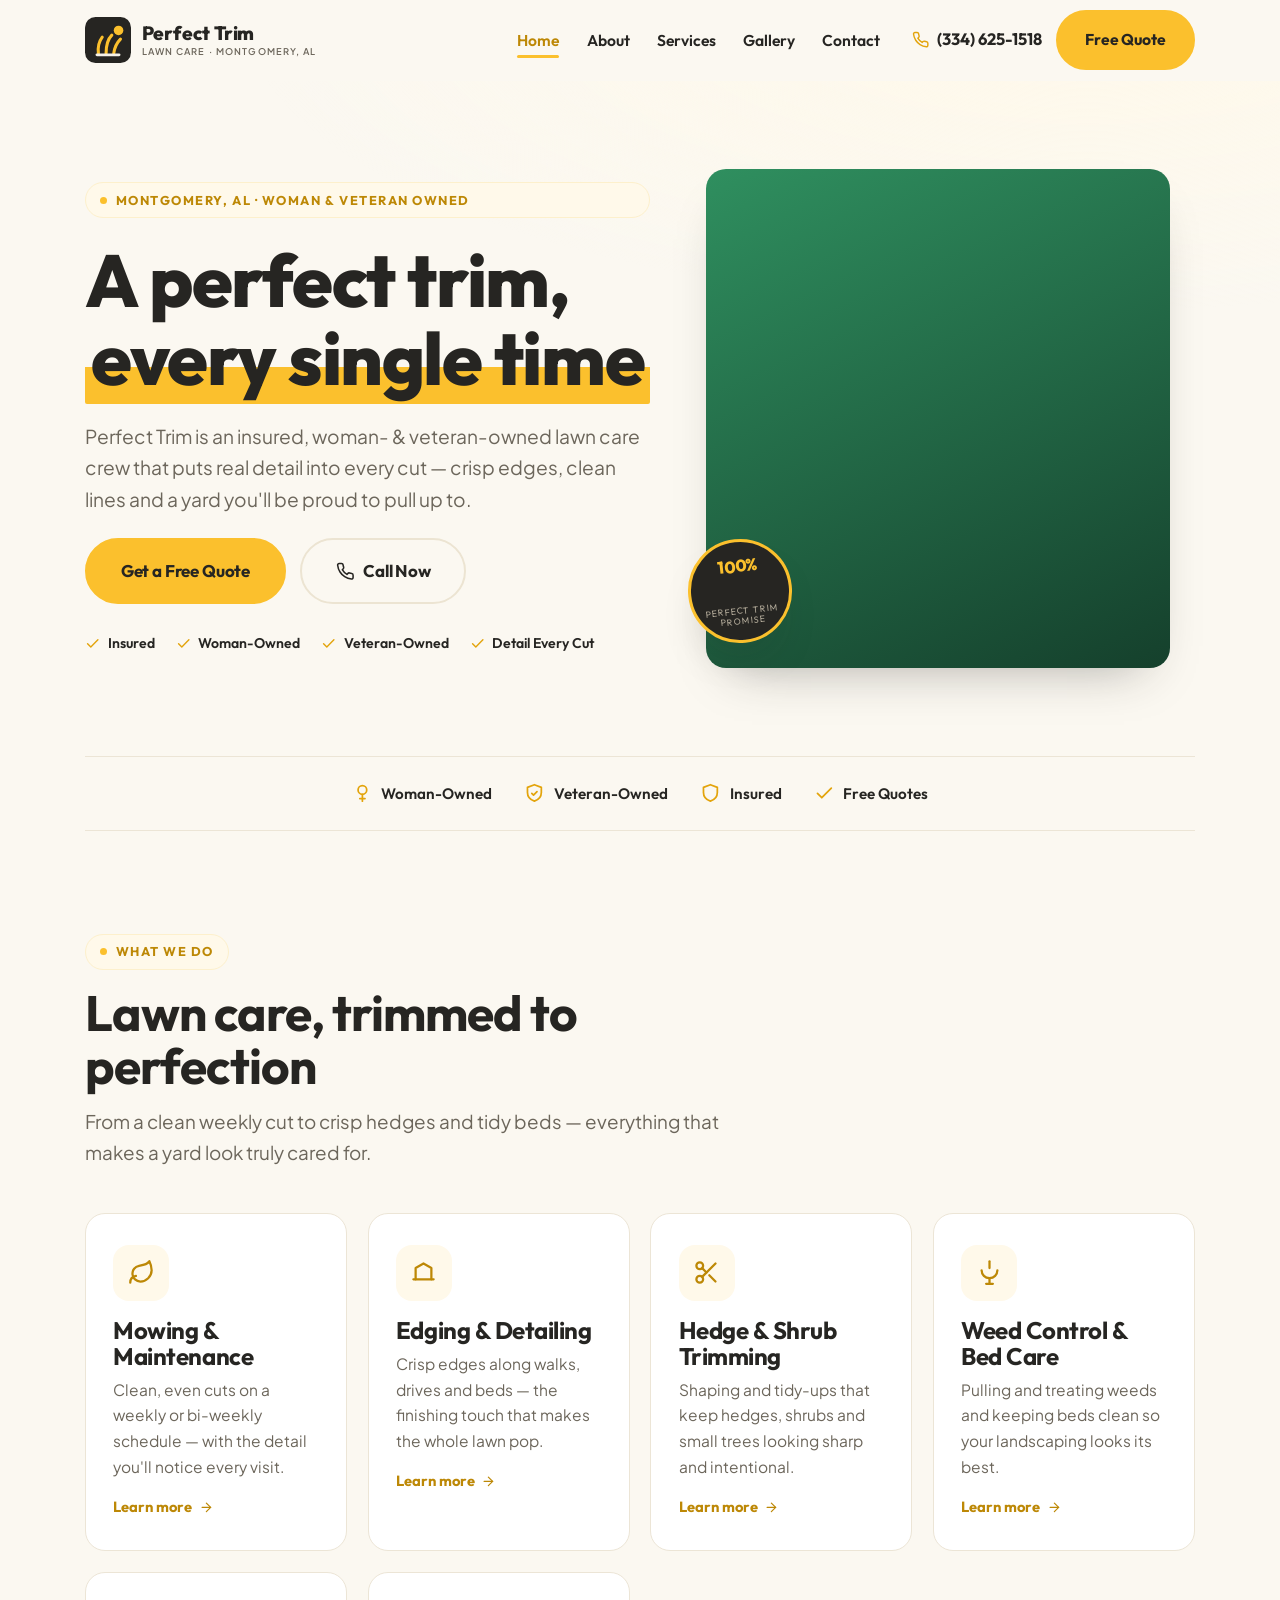
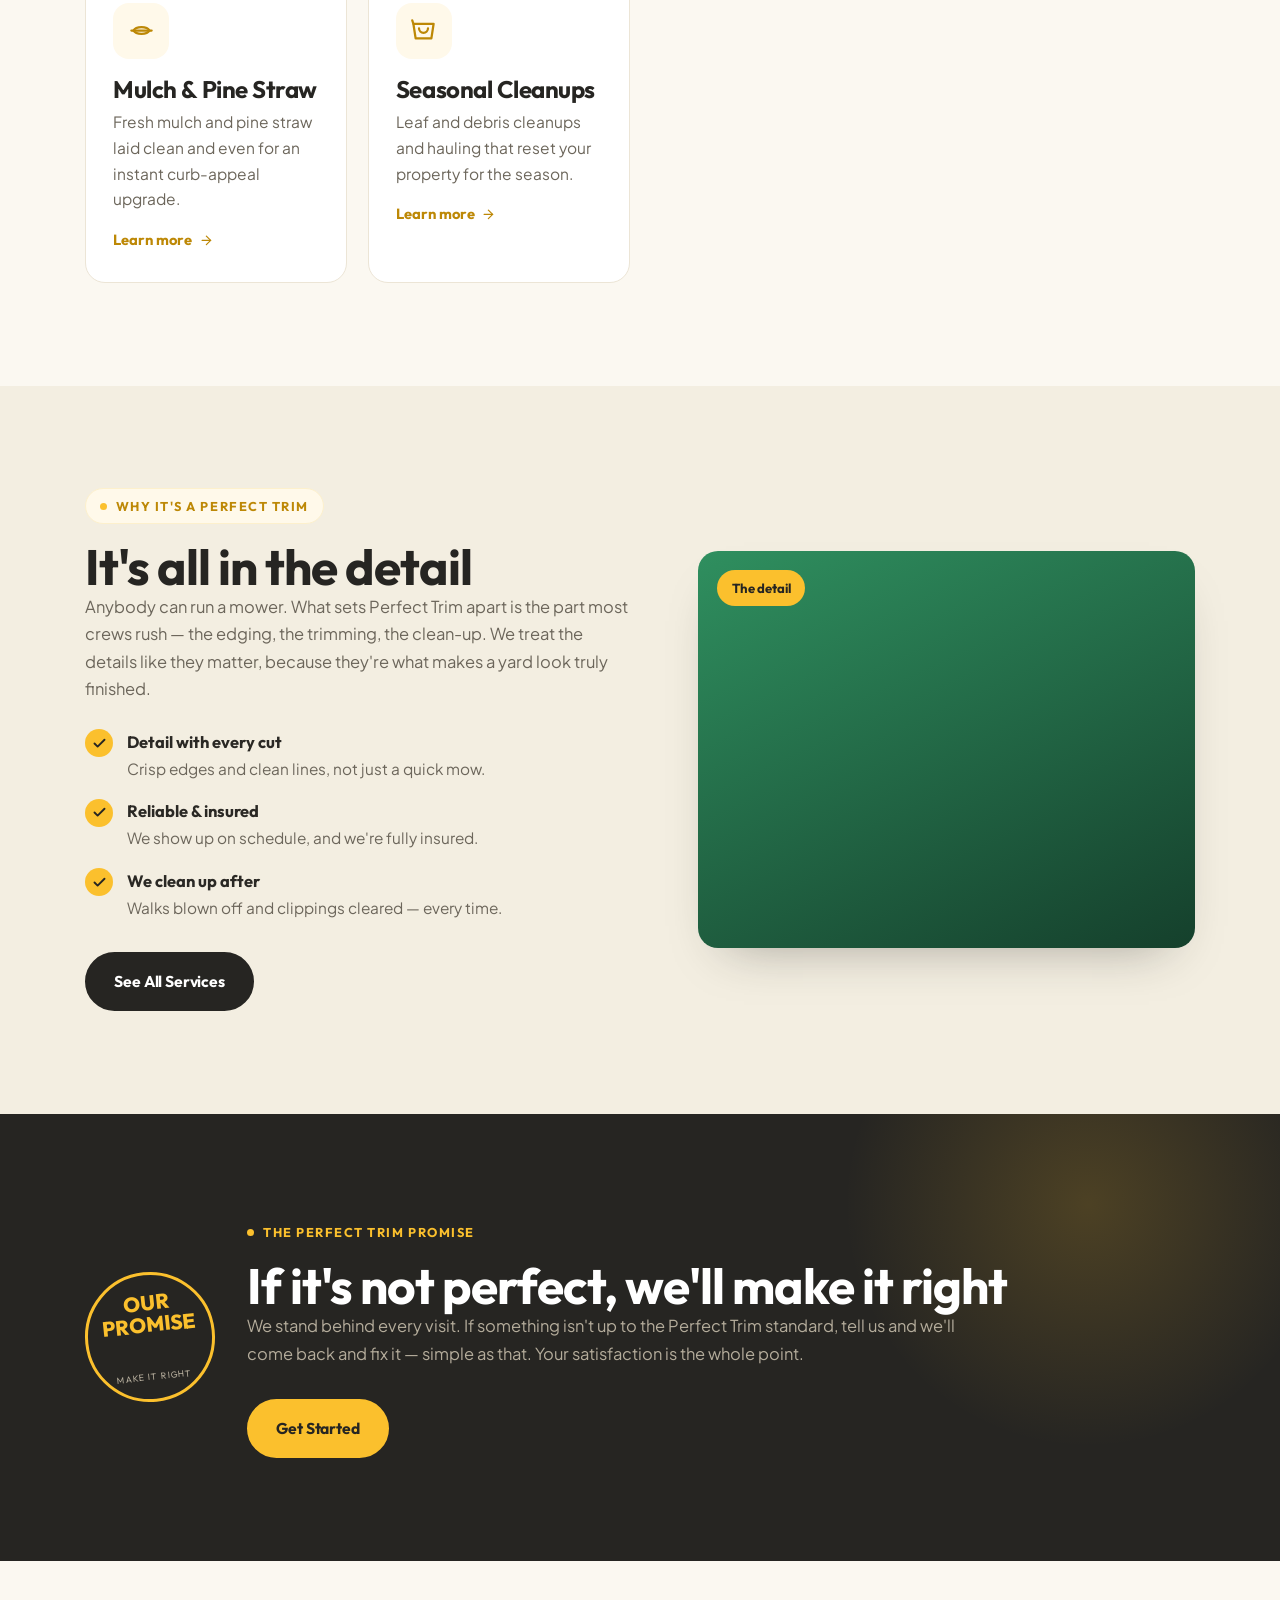
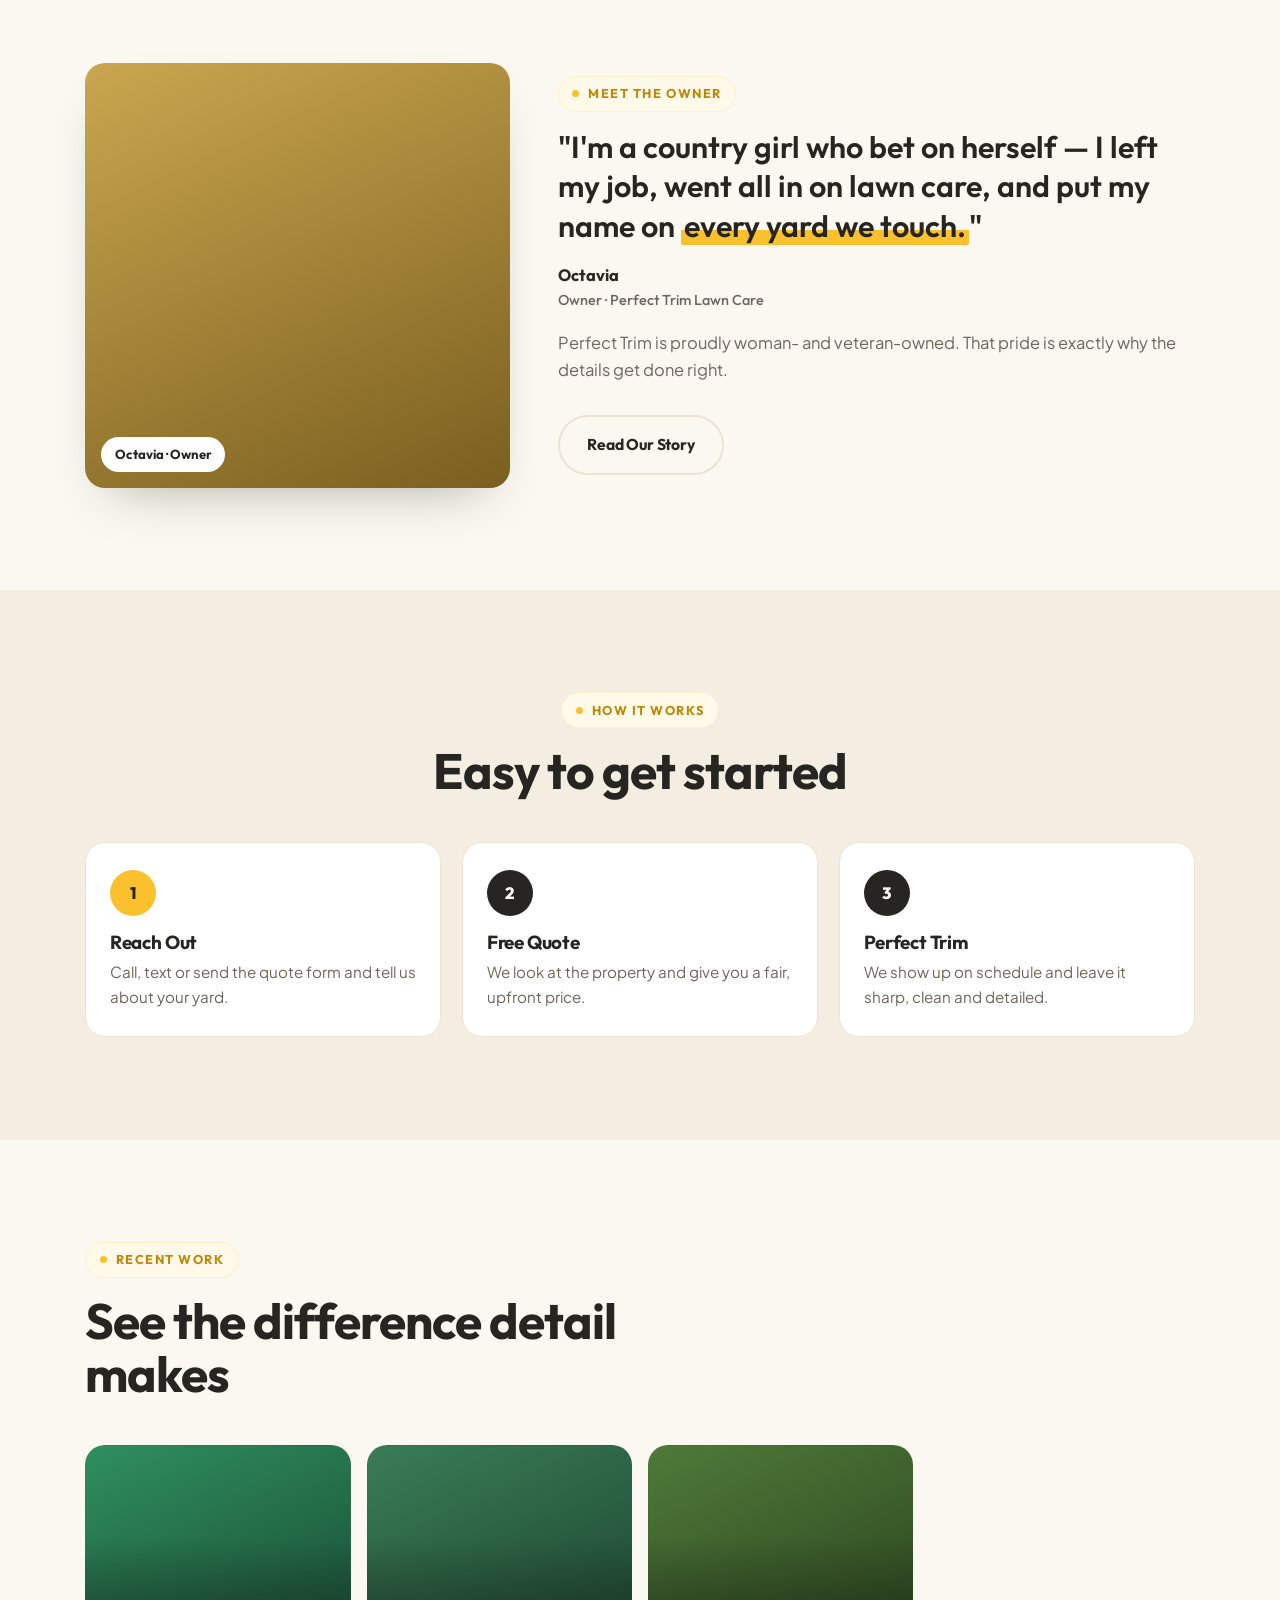
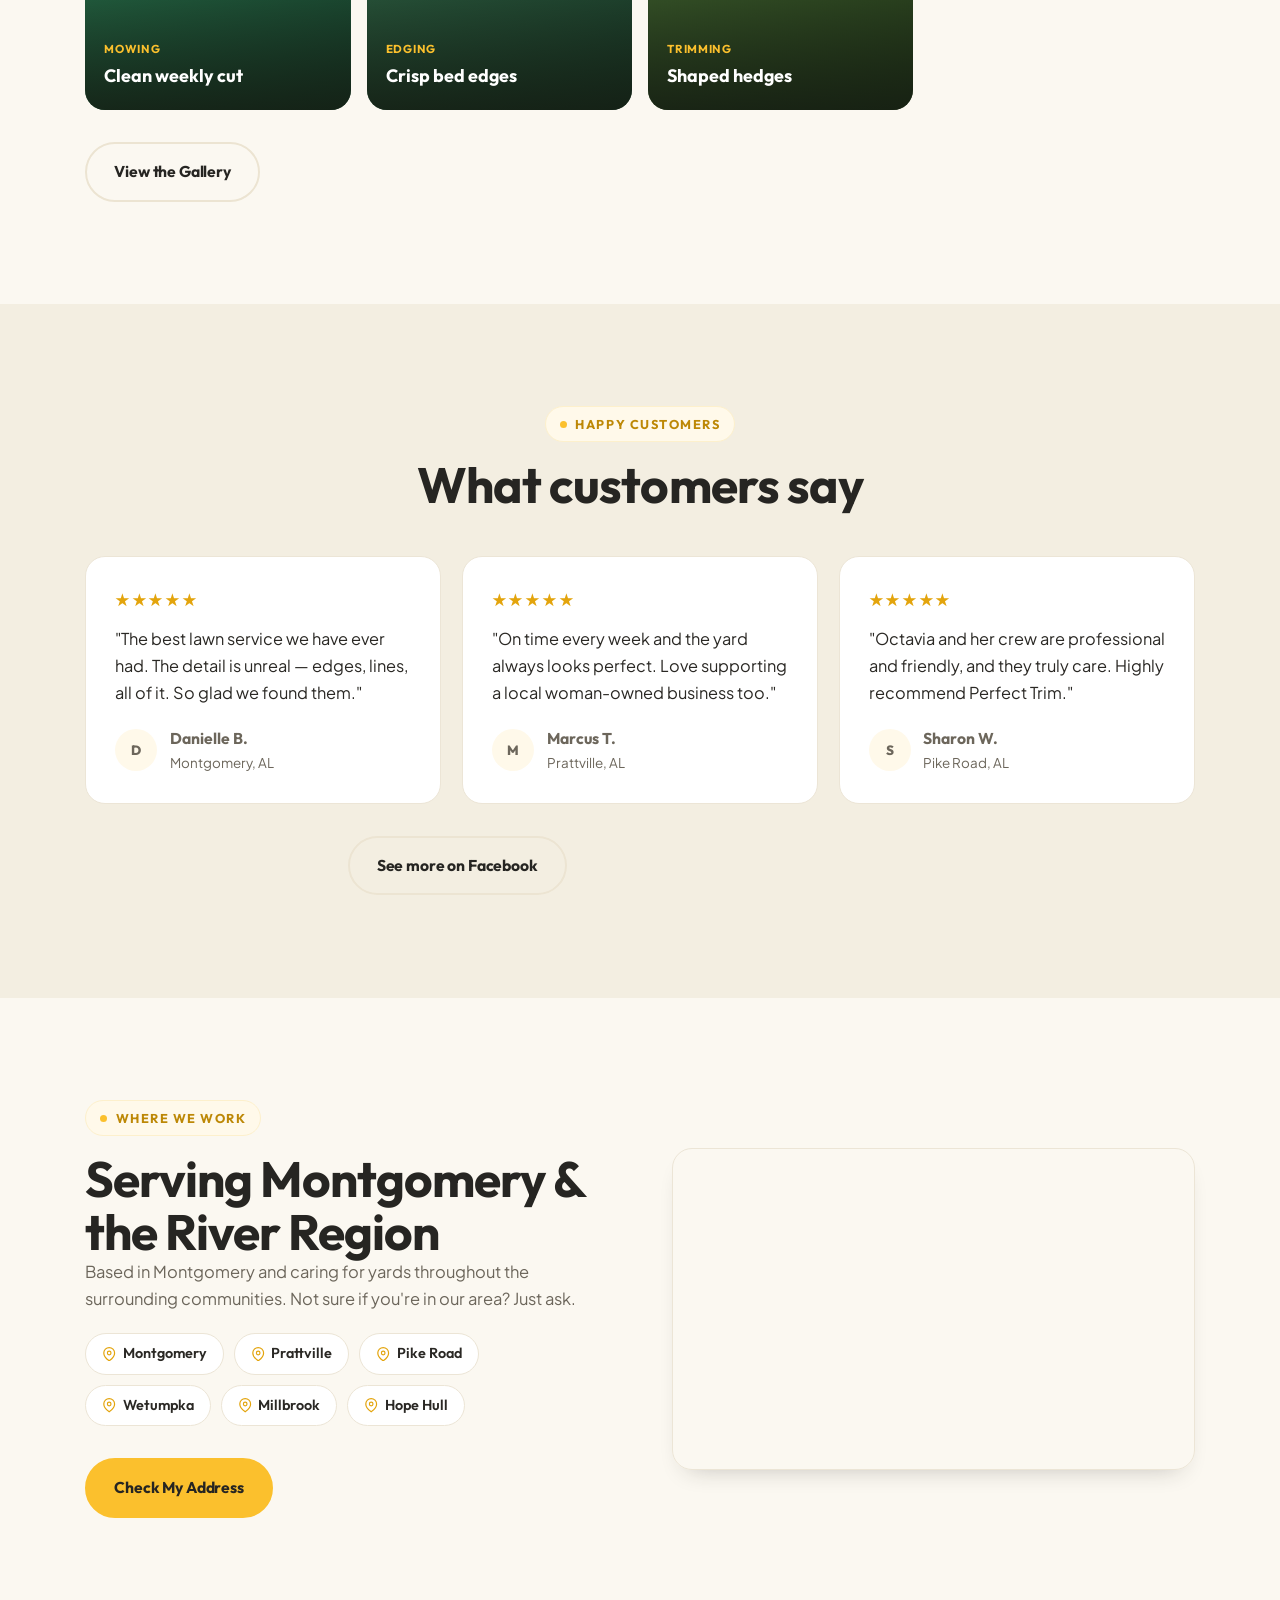
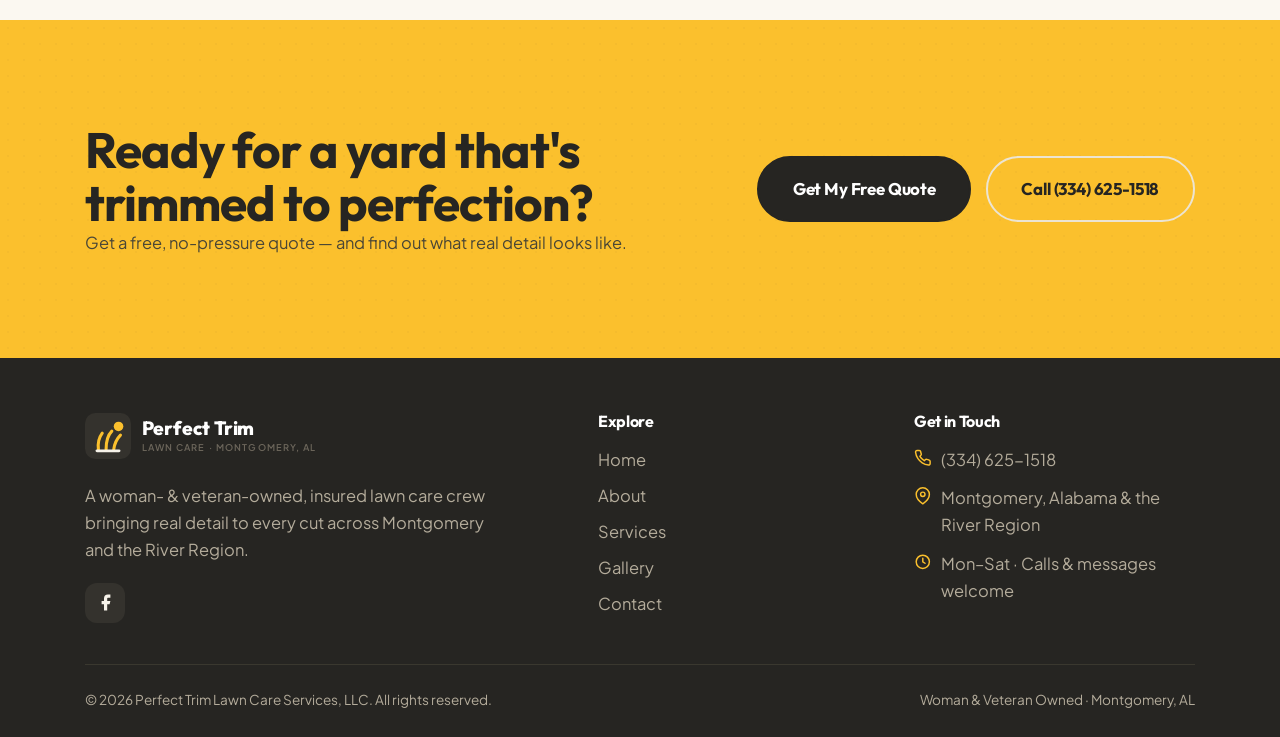
==== index.html @ 02fd3299 "Initial commit: Perfect Trim Lawn Care Services website Co-Authored-By: Claude Opus 4.8 <noreply@ant" ====
<!DOCTYPE html>
<html lang="en" class="no-js">
<head>
  <meta charset="UTF-8" />
  <meta name="viewport" content="width=device-width, initial-scale=1.0" />
  <title>Perfect Trim Lawn Care Services | Montgomery, AL — Woman &amp; Veteran Owned</title>
  <meta name="description" content="Perfect Trim Lawn Care Services is a woman & veteran-owned, insured lawn care crew in Montgomery, AL. Mowing, edging, trimming, beds & cleanups — detail with every cut. Free quotes: (334) 625-1518." />
  <meta name="theme-color" content="#fbc02d" />
  <link rel="canonical" href="https://perfecttrimlawncare.example/" />

  <meta property="og:title" content="Perfect Trim Lawn Care Services — Montgomery, AL" />
  <meta property="og:description" content="A perfect trim, every time. Woman & veteran-owned, insured lawn care serving Montgomery & the River Region." />
  <meta property="og:type" content="website" />
  <meta property="og:locale" content="en_US" />

  <link rel="icon" href="assets/icons/favicon.svg" type="image/svg+xml" />
  <link rel="preconnect" href="https://fonts.googleapis.com" />
  <link rel="preconnect" href="https://fonts.gstatic.com" crossorigin />
  <link href="https://fonts.googleapis.com/css2?family=Outfit:wght@500;600;700;800&family=Plus+Jakarta+Sans:wght@400;500;600;700&display=swap" rel="stylesheet" />
  <link rel="stylesheet" href="css/style.css" />

  <script type="application/ld+json">
  {
    "@context": "https://schema.org",
    "@type": "LandscapingBusiness",
    "name": "Perfect Trim Lawn Care Services, LLC",
    "telephone": "+1-334-625-1518",
    "address": { "@type": "PostalAddress", "addressLocality": "Montgomery", "addressRegion": "AL", "addressCountry": "US" },
    "areaServed": "Montgomery & the River Region, Alabama",
    "sameAs": ["https://www.facebook.com/PerfectTrimLLC/"],
    "description": "Woman & veteran-owned, insured lawn care serving Montgomery and the River Region — mowing, edging, trimming, beds and cleanups."
  }
  </script>
</head>
<body>
  <a class="skip-link" href="#main">Skip to content</a>

  <!-- ===================== HEADER ===================== -->
  <header class="header">
    <div class="container">
      <nav class="nav" aria-label="Primary">
        <a href="index.html" class="logo" aria-label="Perfect Trim Lawn Care — home">
          <svg class="logo__mark" viewBox="0 0 48 48" aria-hidden="true">
            <rect width="48" height="48" rx="11" fill="#262522"/>
            <circle cx="35" cy="14" r="5" fill="#fbc02d"/>
            <g fill="none" stroke="#fbc02d" stroke-width="3.2" stroke-linecap="round"><path d="M14 38 C 13 30, 15 25, 18 21"/><path d="M22 38 C 22 28, 24 23, 28 19"/><path d="M30 38 C 31 30, 34 26, 37 23"/></g>
            <rect x="11" y="38" width="26" height="3" rx="1.5" fill="#f6f2e9"/>
          </svg>
          <span class="logo__name">Perfect Trim<small>Lawn Care · Montgomery, AL</small></span>
        </a>
        <div class="nav__menu" id="nav-menu">
          <ul class="nav__links">
            <li><a class="nav__link" href="index.html">Home</a></li>
            <li><a class="nav__link" href="about.html">About</a></li>
            <li><a class="nav__link" href="services.html">Services</a></li>
            <li><a class="nav__link" href="gallery.html">Gallery</a></li>
            <li><a class="nav__link" href="contact.html">Contact</a></li>
          </ul>
          <div class="nav__actions">
            <a href="tel:+13346251518" class="nav__phone" aria-label="Call (334) 625-1518">
              <svg viewBox="0 0 24 24" fill="none" stroke="currentColor" stroke-width="2" stroke-linecap="round" stroke-linejoin="round" aria-hidden="true"><path d="M22 16.92v3a2 2 0 0 1-2.18 2 19.79 19.79 0 0 1-8.63-3.07 19.5 19.5 0 0 1-6-6 19.79 19.79 0 0 1-3.07-8.67A2 2 0 0 1 4.11 2h3a2 2 0 0 1 2 1.72c.13.96.36 1.9.7 2.81a2 2 0 0 1-.45 2.11L8.09 9.91a16 16 0 0 0 6 6l1.27-1.27a2 2 0 0 1 2.11-.45c.91.34 1.85.57 2.81.7A2 2 0 0 1 22 16.92Z"/></svg>
              (334) 625-1518
            </a>
            <a href="contact.html" class="btn">Free Quote</a>
          </div>
        </div>
        <button class="nav__toggle" aria-label="Toggle menu" aria-controls="nav-menu" aria-expanded="false"><span></span></button>
      </nav>
    </div>
  </header>
  <div class="nav-scrim" aria-hidden="true"></div>

  <main id="main">

    <!-- ===================== HERO ===================== -->
    <section class="hero">
      <div class="container hero__inner">
        <div class="hero__copy">
          <span class="eyebrow reveal">Montgomery, AL · Woman &amp; Veteran Owned</span>
          <h1 class="reveal" data-delay="1">A perfect trim, <span class="hl-mark">every single time</span></h1>
          <p class="hero__lead reveal" data-delay="2">Perfect Trim is an insured, woman- &amp; veteran-owned lawn care crew that puts real detail into every cut — crisp edges, clean lines and a yard you'll be proud to pull up to.</p>
          <div class="hero__actions reveal" data-delay="3">
            <a href="contact.html" class="btn btn--lg">Get a Free Quote</a>
            <a href="tel:+13346251518" class="btn btn--ghost btn--lg">
              <svg viewBox="0 0 24 24" fill="none" stroke="currentColor" stroke-width="2" stroke-linecap="round" stroke-linejoin="round" aria-hidden="true"><path d="M22 16.92v3a2 2 0 0 1-2.18 2 19.79 19.79 0 0 1-8.63-3.07 19.5 19.5 0 0 1-6-6 19.79 19.79 0 0 1-3.07-8.67A2 2 0 0 1 4.11 2h3a2 2 0 0 1 2 1.72c.13.96.36 1.9.7 2.81a2 2 0 0 1-.45 2.11L8.09 9.91a16 16 0 0 0 6 6l1.27-1.27a2 2 0 0 1 2.11-.45c.91.34 1.85.57 2.81.7A2 2 0 0 1 22 16.92Z"/></svg>
              Call Now
            </a>
          </div>
          <div class="hero__chips reveal" data-delay="3">
            <span class="hero__chip"><svg viewBox="0 0 24 24" fill="none" stroke="currentColor" stroke-width="2.2" stroke-linecap="round" stroke-linejoin="round"><polyline points="20 6 9 17 4 12"/></svg>Insured</span>
            <span class="hero__chip"><svg viewBox="0 0 24 24" fill="none" stroke="currentColor" stroke-width="2.2" stroke-linecap="round" stroke-linejoin="round"><polyline points="20 6 9 17 4 12"/></svg>Woman-Owned</span>
            <span class="hero__chip"><svg viewBox="0 0 24 24" fill="none" stroke="currentColor" stroke-width="2.2" stroke-linecap="round" stroke-linejoin="round"><polyline points="20 6 9 17 4 12"/></svg>Veteran-Owned</span>
            <span class="hero__chip"><svg viewBox="0 0 24 24" fill="none" stroke="currentColor" stroke-width="2.2" stroke-linecap="round" stroke-linejoin="round"><polyline points="20 6 9 17 4 12"/></svg>Detail Every Cut</span>
          </div>
        </div>
        <div class="hero__visual reveal" data-delay="2">
          <!-- Replace background with a real freshly-trimmed lawn photo -->
          <div class="hero__img" role="img" aria-label="A freshly trimmed, detailed lawn"></div>
          <span class="hero__seal"><span class="seal"><b>100%</b><small>Perfect Trim Promise</small></span></span>
        </div>
      </div>
    </section>

    <!-- ===================== TRUST BAR ===================== -->
    <div class="container">
      <div class="trustbar">
        <span class="trustbar__item"><svg viewBox="0 0 24 24" fill="none" stroke="currentColor" stroke-width="2" stroke-linecap="round" stroke-linejoin="round"><circle cx="12" cy="8" r="5"/><path d="M12 13v8M9 18h6"/></svg>Woman-Owned</span>
        <span class="trustbar__item"><svg viewBox="0 0 24 24" fill="none" stroke="currentColor" stroke-width="2" stroke-linecap="round" stroke-linejoin="round"><path d="M12 2 4 5v6c0 5 3.4 8.5 8 10 4.6-1.5 8-5 8-10V5l-8-3Z"/><path d="m9 12 2 2 4-4"/></svg>Veteran-Owned</span>
        <span class="trustbar__item"><svg viewBox="0 0 24 24" fill="none" stroke="currentColor" stroke-width="2" stroke-linecap="round" stroke-linejoin="round"><path d="M12 2 4 5v6c0 5 3.4 8.5 8 10 4.6-1.5 8-5 8-10V5l-8-3Z"/></svg>Insured</span>
        <span class="trustbar__item"><svg viewBox="0 0 24 24" fill="none" stroke="currentColor" stroke-width="2" stroke-linecap="round" stroke-linejoin="round"><path d="M20 6 9 17l-5-5"/></svg>Free Quotes</span>
      </div>
    </div>

    <!-- ===================== SERVICES ===================== -->
    <section class="section" aria-labelledby="svc-h">
      <div class="container">
        <div class="section-head reveal">
          <span class="eyebrow">What We Do</span>
          <h2 id="svc-h" style="margin-top:1rem">Lawn care, trimmed to perfection</h2>
          <p class="lead">From a clean weekly cut to crisp hedges and tidy beds — everything that makes a yard look truly cared for.</p>
        </div>
        <div class="cards">
          <article class="card reveal">
            <div class="card__ic"><svg viewBox="0 0 24 24" fill="none" stroke="currentColor" stroke-width="2" stroke-linecap="round" stroke-linejoin="round"><path d="M11 20A7 7 0 0 1 9.8 6.1C15.5 5 17 4.48 19 2c1 2 2 4.18 2 8 0 5.5-4.78 10-10 10Z"/><path d="M2 21c0-3 1.85-5.36 5.08-6"/></svg></div>
            <h3>Mowing &amp; Maintenance</h3>
            <p>Clean, even cuts on a weekly or bi-weekly schedule — with the detail you'll notice every visit.</p>
            <a href="services.html#mowing" class="card__link">Learn more <svg viewBox="0 0 24 24" fill="none" stroke="currentColor" stroke-width="2" stroke-linecap="round" stroke-linejoin="round"><line x1="5" y1="12" x2="19" y2="12"/><polyline points="12 5 19 12 12 19"/></svg></a>
          </article>
          <article class="card reveal" data-delay="1">
            <div class="card__ic"><svg viewBox="0 0 24 24" fill="none" stroke="currentColor" stroke-width="2" stroke-linecap="round" stroke-linejoin="round"><path d="M3 18h18"/><path d="M5 18V8l7-4 7 4v10"/></svg></div>
            <h3>Edging &amp; Detailing</h3>
            <p>Crisp edges along walks, drives and beds — the finishing touch that makes the whole lawn pop.</p>
            <a href="services.html#edging" class="card__link">Learn more <svg viewBox="0 0 24 24" fill="none" stroke="currentColor" stroke-width="2" stroke-linecap="round" stroke-linejoin="round"><line x1="5" y1="12" x2="19" y2="12"/><polyline points="12 5 19 12 12 19"/></svg></a>
          </article>
          <article class="card reveal" data-delay="2">
            <div class="card__ic"><svg viewBox="0 0 24 24" fill="none" stroke="currentColor" stroke-width="2" stroke-linecap="round" stroke-linejoin="round"><circle cx="6" cy="6" r="3"/><circle cx="6" cy="18" r="3"/><line x1="20" y1="4" x2="8.12" y2="15.88"/><line x1="14.47" y1="14.48" x2="20" y2="20"/><line x1="8.12" y1="8.12" x2="12" y2="12"/></svg></div>
            <h3>Hedge &amp; Shrub Trimming</h3>
            <p>Shaping and tidy-ups that keep hedges, shrubs and small trees looking sharp and intentional.</p>
            <a href="services.html#trimming" class="card__link">Learn more <svg viewBox="0 0 24 24" fill="none" stroke="currentColor" stroke-width="2" stroke-linecap="round" stroke-linejoin="round"><line x1="5" y1="12" x2="19" y2="12"/><polyline points="12 5 19 12 12 19"/></svg></a>
          </article>
          <article class="card reveal">
            <div class="card__ic"><svg viewBox="0 0 24 24" fill="none" stroke="currentColor" stroke-width="2" stroke-linecap="round" stroke-linejoin="round"><path d="M12 2v6"/><path d="M5 10c0 4 3 7 7 7s7-3 7-7"/><path d="M9 22h6M12 17v5"/></svg></div>
            <h3>Weed Control &amp; Bed Care</h3>
            <p>Pulling and treating weeds and keeping beds clean so your landscaping looks its best.</p>
            <a href="services.html#weeds" class="card__link">Learn more <svg viewBox="0 0 24 24" fill="none" stroke="currentColor" stroke-width="2" stroke-linecap="round" stroke-linejoin="round"><line x1="5" y1="12" x2="19" y2="12"/><polyline points="12 5 19 12 12 19"/></svg></a>
          </article>
          <article class="card reveal" data-delay="1">
            <div class="card__ic"><svg viewBox="0 0 24 24" fill="none" stroke="currentColor" stroke-width="2" stroke-linecap="round" stroke-linejoin="round"><path d="M3 12h18"/><path d="M5 12c2-4 12-4 14 0"/><path d="M5 12c2 4 12 4 14 0"/></svg></div>
            <h3>Mulch &amp; Pine Straw</h3>
            <p>Fresh mulch and pine straw laid clean and even for an instant curb-appeal upgrade.</p>
            <a href="services.html#mulch" class="card__link">Learn more <svg viewBox="0 0 24 24" fill="none" stroke="currentColor" stroke-width="2" stroke-linecap="round" stroke-linejoin="round"><line x1="5" y1="12" x2="19" y2="12"/><polyline points="12 5 19 12 12 19"/></svg></a>
          </article>
          <article class="card reveal" data-delay="2">
            <div class="card__ic"><svg viewBox="0 0 24 24" fill="none" stroke="currentColor" stroke-width="2" stroke-linecap="round" stroke-linejoin="round"><path d="M3 6h18l-2 13H5L3 6z"/><path d="M3 6 2 3"/><path d="M16 10a4 4 0 0 1-8 0"/></svg></div>
            <h3>Seasonal Cleanups</h3>
            <p>Leaf and debris cleanups and hauling that reset your property for the season.</p>
            <a href="services.html#cleanups" class="card__link">Learn more <svg viewBox="0 0 24 24" fill="none" stroke="currentColor" stroke-width="2" stroke-linecap="round" stroke-linejoin="round"><line x1="5" y1="12" x2="19" y2="12"/><polyline points="12 5 19 12 12 19"/></svg></a>
          </article>
        </div>
      </div>
    </section>

    <!-- ===================== FEATURE ===================== -->
    <section class="section section--cream" aria-labelledby="feat-h">
      <div class="container split split--media-right">
        <div class="reveal">
          <span class="eyebrow">Why It's a Perfect Trim</span>
          <h2 id="feat-h" style="margin-top:1rem">It's all in the detail</h2>
          <p class="muted">Anybody can run a mower. What sets Perfect Trim apart is the part most crews rush — the edging, the trimming, the clean-up. We treat the details like they matter, because they're what makes a yard look truly finished.</p>
          <ul class="checks">
            <li><span class="tick"><svg viewBox="0 0 24 24" fill="none" stroke="currentColor" stroke-width="3" stroke-linecap="round" stroke-linejoin="round"><polyline points="20 6 9 17 4 12"/></svg></span><span><b>Detail with every cut</b><span class="t">Crisp edges and clean lines, not just a quick mow.</span></span></li>
            <li><span class="tick"><svg viewBox="0 0 24 24" fill="none" stroke="currentColor" stroke-width="3" stroke-linecap="round" stroke-linejoin="round"><polyline points="20 6 9 17 4 12"/></svg></span><span><b>Reliable &amp; insured</b><span class="t">We show up on schedule, and we're fully insured.</span></span></li>
            <li><span class="tick"><svg viewBox="0 0 24 24" fill="none" stroke="currentColor" stroke-width="3" stroke-linecap="round" stroke-linejoin="round"><polyline points="20 6 9 17 4 12"/></svg></span><span><b>We clean up after</b><span class="t">Walks blown off and clippings cleared — every time.</span></span></li>
          </ul>
          <a href="services.html" class="btn btn--dark mt-2">See All Services</a>
        </div>
        <div class="feature__media reveal" data-delay="1">
          <!-- Replace background with a real edging / detail photo -->
          <span class="pill">The detail</span>
        </div>
      </div>
    </section>

    <!-- ===================== PROMISE ===================== -->
    <section class="section promise">
      <div class="container promise__inner">
        <div class="reveal" style="text-align:center">
          <span class="seal"><b>OUR<br>PROMISE</b><small>Make it right</small></span>
        </div>
        <div class="reveal" data-delay="1">
          <span class="eyebrow eyebrow--plain" style="color:var(--sun)">The Perfect Trim Promise</span>
          <h2 style="margin-top:1rem">If it's not perfect, we'll make it right</h2>
          <p>We stand behind every visit. If something isn't up to the Perfect Trim standard, tell us and we'll come back and fix it — simple as that. Your satisfaction is the whole point.</p>
          <a href="contact.html" class="btn mt-2">Get Started</a>
        </div>
      </div>
    </section>

    <!-- ===================== OWNER ===================== -->
    <section class="section" aria-labelledby="owner-h">
      <div class="container owner">
        <div class="owner__photo reveal">
          <!-- Replace background with a real photo of Octavia / the crew -->
          <span class="pill">Octavia · Owner</span>
        </div>
        <div class="reveal" data-delay="1">
          <span class="eyebrow">Meet the Owner</span>
          <p class="owner__quote" id="owner-h" style="margin-top:1rem">"I'm a country girl who bet on herself — I left my job, went all in on lawn care, and put my name on <span class="hl-mark">every yard we touch.</span>"</p>
          <p class="owner__by">Octavia<span>Owner · Perfect Trim Lawn Care</span></p>
          <p class="muted" style="margin-top:1rem">Perfect Trim is proudly woman- and veteran-owned. That pride is exactly why the details get done right.</p>
          <a href="about.html" class="btn btn--ghost mt-2">Read Our Story</a>
        </div>
      </div>
    </section>

    <!-- ===================== PROCESS ===================== -->
    <section class="section section--cream" aria-labelledby="how-h">
      <div class="container">
        <div class="section-head section-head--center reveal">
          <span class="eyebrow eyebrow--center">How It Works</span>
          <h2 id="how-h" style="margin-top:1rem">Easy to get started</h2>
        </div>
        <div class="steps">
          <div class="step reveal"><div class="step__n">1</div><h3>Reach Out</h3><p>Call, text or send the quote form and tell us about your yard.</p></div>
          <div class="step reveal" data-delay="1"><div class="step__n">2</div><h3>Free Quote</h3><p>We look at the property and give you a fair, upfront price.</p></div>
          <div class="step reveal" data-delay="2"><div class="step__n">3</div><h3>Perfect Trim</h3><p>We show up on schedule and leave it sharp, clean and detailed.</p></div>
        </div>
      </div>
    </section>

    <!-- ===================== GALLERY TEASER ===================== -->
    <section class="section" aria-labelledby="work-h">
      <div class="container">
        <div class="section-head reveal">
          <span class="eyebrow">Recent Work</span>
          <h2 id="work-h" style="margin-top:1rem">See the difference detail makes</h2>
        </div>
        <!-- Placeholder tiles — replace each tile's background with a real photo -->
        <div class="gallery reveal">
          <article class="tile g-1"><span class="tile__cat">Mowing</span><span class="tile__title">Clean weekly cut</span></article>
          <article class="tile g-2"><span class="tile__cat">Edging</span><span class="tile__title">Crisp bed edges</span></article>
          <article class="tile g-3"><span class="tile__cat">Trimming</span><span class="tile__title">Shaped hedges</span></article>
        </div>
        <p class="mt-2"><a href="gallery.html" class="btn btn--ghost">View the Gallery</a></p>
      </div>
    </section>

    <!-- ===================== REVIEWS ===================== -->
    <!-- PLACEHOLDER reviews — Perfect Trim has real reviews on Facebook; swap those in before launch. -->
    <section class="section section--cream" aria-labelledby="rev-h">
      <div class="container">
        <div class="section-head section-head--center reveal">
          <span class="eyebrow eyebrow--center">Happy Customers</span>
          <h2 id="rev-h" style="margin-top:1rem">What customers say</h2>
        </div>
        <div class="reviews">
          <figure class="review reveal">
            <div class="review__stars" aria-label="5 out of 5 stars">★★★★★</div>
            <blockquote><p>"The best lawn service we have ever had. The detail is unreal — edges, lines, all of it. So glad we found them."</p></blockquote>
            <figcaption class="review__by"><span class="review__av">D</span><span><b>Danielle B.</b><span>Montgomery, AL</span></span></figcaption>
          </figure>
          <figure class="review reveal" data-delay="1">
            <div class="review__stars" aria-label="5 out of 5 stars">★★★★★</div>
            <blockquote><p>"On time every week and the yard always looks perfect. Love supporting a local woman-owned business too."</p></blockquote>
            <figcaption class="review__by"><span class="review__av">M</span><span><b>Marcus T.</b><span>Prattville, AL</span></span></figcaption>
          </figure>
          <figure class="review reveal" data-delay="2">
            <div class="review__stars" aria-label="5 out of 5 stars">★★★★★</div>
            <blockquote><p>"Octavia and her crew are professional and friendly, and they truly care. Highly recommend Perfect Trim."</p></blockquote>
            <figcaption class="review__by"><span class="review__av">S</span><span><b>Sharon W.</b><span>Pike Road, AL</span></span></figcaption>
          </figure>
        </div>
        <p class="text-center mt-2"><a href="https://www.facebook.com/PerfectTrimLLC/" class="btn btn--ghost" target="_blank" rel="noopener">See more on Facebook</a></p>
      </div>
    </section>

    <!-- ===================== SERVICE AREA ===================== -->
    <section class="section" aria-labelledby="area-h">
      <div class="container split">
        <div class="reveal">
          <span class="eyebrow">Where We Work</span>
          <h2 id="area-h" style="margin-top:1rem">Serving Montgomery &amp; the River Region</h2>
          <p class="muted">Based in Montgomery and caring for yards throughout the surrounding communities. Not sure if you're in our area? Just ask.</p>
          <div class="area__chips">
            <span class="area__chip"><svg viewBox="0 0 24 24" fill="none" stroke="currentColor" stroke-width="2"><path d="M21 10c0 7-9 13-9 13s-9-6-9-13a9 9 0 0 1 18 0Z"/><circle cx="12" cy="10" r="3"/></svg>Montgomery</span>
            <span class="area__chip"><svg viewBox="0 0 24 24" fill="none" stroke="currentColor" stroke-width="2"><path d="M21 10c0 7-9 13-9 13s-9-6-9-13a9 9 0 0 1 18 0Z"/><circle cx="12" cy="10" r="3"/></svg>Prattville</span>
            <span class="area__chip"><svg viewBox="0 0 24 24" fill="none" stroke="currentColor" stroke-width="2"><path d="M21 10c0 7-9 13-9 13s-9-6-9-13a9 9 0 0 1 18 0Z"/><circle cx="12" cy="10" r="3"/></svg>Pike Road</span>
            <span class="area__chip"><svg viewBox="0 0 24 24" fill="none" stroke="currentColor" stroke-width="2"><path d="M21 10c0 7-9 13-9 13s-9-6-9-13a9 9 0 0 1 18 0Z"/><circle cx="12" cy="10" r="3"/></svg>Wetumpka</span>
            <span class="area__chip"><svg viewBox="0 0 24 24" fill="none" stroke="currentColor" stroke-width="2"><path d="M21 10c0 7-9 13-9 13s-9-6-9-13a9 9 0 0 1 18 0Z"/><circle cx="12" cy="10" r="3"/></svg>Millbrook</span>
            <span class="area__chip"><svg viewBox="0 0 24 24" fill="none" stroke="currentColor" stroke-width="2"><path d="M21 10c0 7-9 13-9 13s-9-6-9-13a9 9 0 0 1 18 0Z"/><circle cx="12" cy="10" r="3"/></svg>Hope Hull</span>
          </div>
          <a href="contact.html" class="btn mt-2">Check My Address</a>
        </div>
        <div class="area__map reveal" data-delay="1">
          <iframe title="Perfect Trim Lawn Care service area — Montgomery, Alabama"
            src="https://www.google.com/maps?q=Montgomery,%20Alabama&output=embed"
            loading="lazy" referrerpolicy="no-referrer-when-downgrade"></iframe>
        </div>
      </div>
    </section>

    <!-- ===================== CTA ===================== -->
    <section class="section cta">
      <div class="container cta__inner">
        <div class="reveal">
          <h2>Ready for a yard that's trimmed to perfection?</h2>
          <p>Get a free, no-pressure quote — and find out what real detail looks like.</p>
        </div>
        <div class="hero__actions reveal" data-delay="1">
          <a href="contact.html" class="btn btn--dark btn--lg">Get My Free Quote</a>
          <a href="tel:+13346251518" class="btn btn--ghost btn--lg">Call (334) 625-1518</a>
        </div>
      </div>
    </section>
  </main>

  <!-- ===================== FOOTER ===================== -->
  <footer class="footer">
    <div class="container">
      <div class="footer__grid">
        <div class="footer__about">
          <a href="index.html" class="logo" aria-label="Perfect Trim Lawn Care — home">
            <svg class="logo__mark" viewBox="0 0 48 48" aria-hidden="true">
              <rect width="48" height="48" rx="11" fill="#34322d"/>
              <circle cx="35" cy="14" r="5" fill="#fbc02d"/>
              <g fill="none" stroke="#fbc02d" stroke-width="3.2" stroke-linecap="round"><path d="M14 38 C 13 30, 15 25, 18 21"/><path d="M22 38 C 22 28, 24 23, 28 19"/><path d="M30 38 C 31 30, 34 26, 37 23"/></g>
              <rect x="11" y="38" width="26" height="3" rx="1.5" fill="#f6f2e9"/>
            </svg>
            <span class="logo__name">Perfect Trim<small>Lawn Care · Montgomery, AL</small></span>
          </a>
          <p>A woman- &amp; veteran-owned, insured lawn care crew bringing real detail to every cut across Montgomery and the River Region.</p>
          <div class="footer__social">
            <a href="https://www.facebook.com/PerfectTrimLLC/" target="_blank" rel="noopener" aria-label="Perfect Trim on Facebook"><svg viewBox="0 0 24 24" fill="currentColor"><path d="M18 2h-3a5 5 0 0 0-5 5v3H7v4h3v8h4v-8h3l1-4h-4V7a1 1 0 0 1 1-1h3z"/></svg></a>
          </div>
        </div>
        <div>
          <h4>Explore</h4>
          <ul class="footer__links">
            <li><a href="index.html">Home</a></li>
            <li><a href="about.html">About</a></li>
            <li><a href="services.html">Services</a></li>
            <li><a href="gallery.html">Gallery</a></li>
            <li><a href="contact.html">Contact</a></li>
          </ul>
        </div>
        <div>
          <h4>Get in Touch</h4>
          <ul class="footer__contact">
            <li><svg viewBox="0 0 24 24" fill="none" stroke="currentColor" stroke-width="2" stroke-linecap="round" stroke-linejoin="round"><path d="M22 16.92v3a2 2 0 0 1-2.18 2 19.79 19.79 0 0 1-8.63-3.07 19.5 19.5 0 0 1-6-6 19.79 19.79 0 0 1-3.07-8.67A2 2 0 0 1 4.11 2h3a2 2 0 0 1 2 1.72c.13.96.36 1.9.7 2.81a2 2 0 0 1-.45 2.11L8.09 9.91a16 16 0 0 0 6 6l1.27-1.27a2 2 0 0 1 2.11-.45c.91.34 1.85.57 2.81.7A2 2 0 0 1 22 16.92Z"/></svg><a href="tel:+13346251518">(334) 625-1518</a></li>
            <li><svg viewBox="0 0 24 24" fill="none" stroke="currentColor" stroke-width="2" stroke-linecap="round" stroke-linejoin="round"><path d="M21 10c0 7-9 13-9 13s-9-6-9-13a9 9 0 0 1 18 0Z"/><circle cx="12" cy="10" r="3"/></svg><span>Montgomery, Alabama &amp; the River Region</span></li>
            <li><svg viewBox="0 0 24 24" fill="none" stroke="currentColor" stroke-width="2" stroke-linecap="round" stroke-linejoin="round"><circle cx="12" cy="12" r="9"/><polyline points="12 7 12 12 15 14"/></svg><span>Mon–Sat · Calls &amp; messages welcome</span></li>
          </ul>
        </div>
      </div>
      <div class="footer__bottom">
        <span>&copy; <span id="year">2026</span> Perfect Trim Lawn Care Services, LLC. All rights reserved.</span>
        <span>Woman &amp; Veteran Owned · Montgomery, AL</span>
      </div>
    </div>
  </footer>

  <button class="to-top" aria-label="Back to top"><svg viewBox="0 0 24 24" fill="none" stroke="currentColor" stroke-width="2.4" stroke-linecap="round" stroke-linejoin="round" width="20" height="20"><polyline points="18 15 12 9 6 15"/></svg></button>

  <nav class="callbar" aria-label="Quick actions">
    <a href="tel:+13346251518"><svg viewBox="0 0 24 24" fill="none" stroke="currentColor" stroke-width="2" stroke-linecap="round" stroke-linejoin="round"><path d="M22 16.92v3a2 2 0 0 1-2.18 2 19.79 19.79 0 0 1-8.63-3.07 19.5 19.5 0 0 1-6-6 19.79 19.79 0 0 1-3.07-8.67A2 2 0 0 1 4.11 2h3a2 2 0 0 1 2 1.72c.13.96.36 1.9.7 2.81a2 2 0 0 1-.45 2.11L8.09 9.91a16 16 0 0 0 6 6l1.27-1.27a2 2 0 0 1 2.11-.45c.91.34 1.85.57 2.81.7A2 2 0 0 1 22 16.92Z"/></svg>Call Now</a>
    <a href="contact.html"><svg viewBox="0 0 24 24" fill="none" stroke="currentColor" stroke-width="2" stroke-linecap="round" stroke-linejoin="round"><path d="M14 2H6a2 2 0 0 0-2 2v16a2 2 0 0 0 2 2h12a2 2 0 0 0 2-2V8z"/><polyline points="14 2 14 8 20 8"/></svg>Free Quote</a>
  </nav>

  <script src="js/main.js" defer></script>
</body>
</html>
---- css/style.css ----
/* =====================================================================
   Perfect Trim Lawn Care Services — "Bright & Proud" design system
   Warm cream + sunny golden-yellow + warm charcoal. Outfit + Plus Jakarta Sans.
   Friendly, cheerful, personal. Woman & Veteran owned. No frameworks.
   ===================================================================== */

/* ----------------------------- Tokens ------------------------------ */
:root {
  /* Brand */
  --ink:       #262522;   /* warm near-black */
  --ink-2:     #34322d;
  --ink-3:     #46443d;
  --sun:       #fbc02d;   /* sunny golden-yellow accent */
  --sun-600:   #e3a40c;   /* darker (small text / links) */
  --sun-700:   #bd8806;
  --sun-100:   #fdf0cc;
  --sun-50:    #fff9ea;

  /* Neutrals */
  --cream:     #fbf8f1;   /* warm off-white bg */
  --cream-2:   #f3eee1;   /* surface */
  --cream-3:   #ece4d2;
  --white:     #ffffff;
  --line:      #ece5d6;
  --line-dark: #3a382f;

  /* Text */
  --text:      #2a2824;
  --muted:     #6c665b;
  --on-dark:   #f6f2e9;
  --on-dark-mut:#b4ac9b;

  /* System */
  --radius:    12px;
  --radius-lg: 20px;
  --pill:      999px;
  --shadow:    0 24px 50px -28px rgba(38,37,34,.4);
  --shadow-sm: 0 12px 26px -16px rgba(38,37,34,.32);
  --shadow-sun:0 16px 30px -14px rgba(251,192,45,.55);
  --container: 1180px;
  --gutter:    clamp(1.1rem, 4vw, 2.2rem);
  --ease:      cubic-bezier(.22,.68,.24,1);

  --ff-display:"Outfit", system-ui, sans-serif;
  --ff-body:   "Plus Jakarta Sans", system-ui, -apple-system, "Segoe UI", sans-serif;
}

/* ----------------------------- Reset ------------------------------- */
*, *::before, *::after { box-sizing: border-box; }
* { margin: 0; }
html { scroll-behavior: smooth; -webkit-text-size-adjust: 100%; }
@media (prefers-reduced-motion: reduce) {
  html { scroll-behavior: auto; }
  *, *::before, *::after { animation-duration: .001ms !important; transition-duration: .001ms !important; }
}
body {
  font-family: var(--ff-body);
  color: var(--text);
  background: var(--cream);
  line-height: 1.65;
  font-size: 1.03rem;
  -webkit-font-smoothing: antialiased;
  text-rendering: optimizeLegibility;
}
img, svg, picture, iframe { display: block; max-width: 100%; }
a { color: inherit; text-decoration: none; }
button { font: inherit; cursor: pointer; border: 0; background: none; color: inherit; }
input, textarea, select { font: inherit; color: inherit; }
ul { list-style: none; padding: 0; }
::selection { background: var(--sun); color: var(--ink); }
:focus-visible { outline: 3px solid var(--sun-600); outline-offset: 2px; border-radius: 4px; }

/* --------------------------- Typography ---------------------------- */
h1, h2, h3, h4, .display {
  font-family: var(--ff-display);
  font-weight: 700;
  line-height: 1.07;
  letter-spacing: -0.02em;
  color: var(--ink);
}
h1 { font-size: clamp(2.6rem, 6vw, 4.6rem); font-weight: 800; }
h2 { font-size: clamp(2rem, 4.2vw, 3.1rem); }
h3 { font-size: clamp(1.2rem, 2vw, 1.5rem); }
p { max-width: 62ch; }
strong { font-weight: 700; }
.hl { color: var(--sun-600); }
.hl-mark { background: linear-gradient(transparent 60%, var(--sun) 0); padding: 0 .08em; border-radius: 2px; }

.eyebrow {
  display: inline-flex; align-items: center; gap: .55rem;
  font-family: var(--ff-display); font-weight: 700; font-size: .8rem;
  text-transform: uppercase; letter-spacing: .12em; color: var(--sun-700);
  background: var(--sun-50); border: 1px solid var(--sun-100);
  padding: .4rem .85rem; border-radius: var(--pill);
}
.eyebrow::before { content: ""; width: 7px; height: 7px; border-radius: 50%; background: var(--sun); }
.eyebrow--plain { background: none; border: 0; padding: 0; }
.eyebrow--center { justify-content: center; }
.lead { font-size: 1.18rem; color: var(--muted); }

/* --------------------------- Layout -------------------------------- */
.container { width: 100%; max-width: var(--container); margin-inline: auto; padding-inline: var(--gutter); }
.section { padding-block: clamp(3.6rem, 8vw, 6.5rem); }
.section--tight { padding-block: clamp(2.4rem, 5vw, 3.6rem); }
.section--cream { background: var(--cream-2); }
.section--ink { background: var(--ink); color: var(--on-dark); }
.section--ink h1, .section--ink h2, .section--ink h3 { color: #fff; }
.section--ink .lead, .section--ink .muted { color: var(--on-dark-mut); }
.section-head { max-width: 56ch; margin-bottom: 2.8rem; }
.section-head--center { margin-inline: auto; text-align: center; }
.section-head p { margin-top: .9rem; }
.split { display: grid; gap: clamp(2rem,5vw,4rem); align-items: center; }
@media (min-width: 900px) { .split { grid-template-columns: 1fr 1fr; } .split--media-right { grid-template-columns: 1.05fr .95fr; } }
.muted { color: var(--muted); }

/* --------------------------- Buttons ------------------------------- */
.btn {
  --bg: var(--sun); --fg: var(--ink);
  display: inline-flex; align-items: center; gap: .55rem;
  background: var(--bg); color: var(--fg);
  font-family: var(--ff-display); font-weight: 700; font-size: .98rem; letter-spacing: -.01em;
  padding: .92rem 1.7rem; border-radius: var(--pill); border: 2px solid var(--bg);
  transition: transform .2s var(--ease), background .2s var(--ease), box-shadow .2s var(--ease), color .2s var(--ease), border-color .2s var(--ease);
}
.btn:hover { transform: translateY(-2px); background: var(--sun-600); border-color: var(--sun-600); box-shadow: var(--shadow-sun); }
.btn--dark { --bg: var(--ink); --fg: #fff; }
.btn--dark:hover { background: var(--ink-2); border-color: var(--ink-2); box-shadow: var(--shadow); color: #fff; }
.btn--ghost { --bg: transparent; --fg: var(--ink); border-color: var(--cream-3); }
.btn--ghost:hover { background: var(--ink); color: #fff; border-color: var(--ink); box-shadow: none; }
.btn--ghost-light { --bg: transparent; --fg: #fff; border-color: rgba(255,255,255,.4); }
.btn--ghost-light:hover { background: #fff; color: var(--ink); border-color: #fff; box-shadow: none; }
.btn--lg { padding: 1.08rem 2.1rem; font-size: 1.06rem; }
.btn svg { width: 1.1em; height: 1.1em; }

/* ---------------------------- Seal --------------------------------- */
.seal { display: inline-grid; place-items: center; text-align: center; width: 104px; height: 104px; border-radius: 50%; background: var(--ink); color: #fff; font-family: var(--ff-display); line-height: 1.05; transform: rotate(-6deg); border: 3px solid var(--sun); }
.seal b { font-size: 1.05rem; font-weight: 800; color: var(--sun); }
.seal small { font-size: .56rem; letter-spacing: .1em; text-transform: uppercase; margin-top: .15rem; color: var(--on-dark-mut); }

/* --------------------------- Badge pills --------------------------- */
.badges { display: flex; flex-wrap: wrap; gap: .6rem; }
.badge-pill { display: inline-flex; align-items: center; gap: .5rem; background: var(--white); border: 1px solid var(--line); border-radius: var(--pill); padding: .5rem 1rem; font-family: var(--ff-display); font-weight: 600; font-size: .86rem; }
.badge-pill svg { width: 1.1em; height: 1.1em; color: var(--sun-600); }
.section--ink .badge-pill { background: var(--ink-2); border-color: var(--line-dark); color: var(--on-dark); }

/* --------------------------- Header / Nav -------------------------- */
.header { position: sticky; top: 0; z-index: 60; background: rgba(251,248,241,.9); backdrop-filter: blur(10px); border-bottom: 1px solid transparent; transition: border-color .3s var(--ease), box-shadow .3s var(--ease); }
.header.is-stuck { border-bottom-color: var(--line); box-shadow: 0 10px 30px -22px rgba(38,37,34,.32); }
.nav { display: flex; align-items: center; justify-content: space-between; gap: 1.2rem; height: 80px; }
.logo { display: inline-flex; align-items: center; gap: .65rem; color: var(--ink); }
.logo__mark { width: 46px; height: 46px; flex: none; }
.logo__name { font-family: var(--ff-display); font-weight: 800; font-size: 1.2rem; letter-spacing: -.01em; line-height: 1; }
.logo__name small { display: block; font-family: var(--ff-body); font-size: .58rem; font-weight: 600; letter-spacing: .12em; text-transform: uppercase; color: var(--muted); margin-top: .28rem; }

.nav__menu { display: flex; align-items: center; gap: 2rem; }
.nav__links { display: flex; align-items: center; gap: 1.7rem; }
.nav__link { font-family: var(--ff-display); font-weight: 600; font-size: .98rem; color: var(--ink); position: relative; padding: .3rem 0; transition: color .2s var(--ease); }
.nav__link::after { content: ""; position: absolute; left: 0; bottom: -3px; width: 0; height: 2.5px; background: var(--sun); border-radius: 2px; transition: width .22s var(--ease); }
.nav__link:hover { color: var(--sun-700); }
.nav__link:hover::after, .nav__link.is-active::after { width: 100%; }
.nav__link.is-active { color: var(--sun-700); }
.nav__actions { display: flex; align-items: center; gap: .9rem; }
.nav__phone { display: inline-flex; align-items: center; gap: .45rem; font-family: var(--ff-display); font-weight: 700; color: var(--ink); }
.nav__phone svg { width: 1.05em; color: var(--sun-600); }

.nav__toggle { display: none; width: 46px; height: 46px; border-radius: var(--radius); border: 1px solid var(--line); background: var(--white); position: relative; }
.nav__toggle span, .nav__toggle span::before, .nav__toggle span::after { content: ""; position: absolute; left: 50%; top: 50%; width: 22px; height: 2.4px; background: var(--ink); border-radius: 2px; transform: translate(-50%,-50%); transition: transform .25s var(--ease), opacity .25s var(--ease); }
.nav__toggle span::before { transform: translate(-50%,-7px); }
.nav__toggle span::after  { transform: translate(-50%,7px); }
.nav__toggle[aria-expanded="true"] span { background: transparent; }
.nav__toggle[aria-expanded="true"] span::before { transform: translate(-50%,0) rotate(45deg); }
.nav__toggle[aria-expanded="true"] span::after  { transform: translate(-50%,0) rotate(-45deg); }

@media (max-width: 920px) {
  .nav__toggle { display: block; z-index: 70; }
  .nav__menu { position: fixed; inset: 0 0 0 auto; width: min(84vw, 350px); flex-direction: column; align-items: flex-start; justify-content: center; gap: 2rem; background: var(--white); padding: 5rem 2rem; box-shadow: var(--shadow); transform: translateX(100%); transition: transform .32s var(--ease); z-index: 65; }
  .nav__menu.is-open { transform: translateX(0); }
  .nav__links { flex-direction: column; align-items: flex-start; gap: 1.3rem; }
  .nav__link { font-size: 1.2rem; }
  .nav__actions { flex-direction: column; align-items: flex-start; gap: 1rem; width: 100%; }
  .nav__actions .btn { width: 100%; justify-content: center; }
  .nav-scrim { position: fixed; inset: 0; background: rgba(38,37,34,.42); opacity: 0; visibility: hidden; transition: opacity .3s; z-index: 64; }
  .nav-scrim.is-open { opacity: 1; visibility: visible; }
}

/* ----------------------------- Hero -------------------------------- */
.hero { position: relative; overflow: hidden; background:
  radial-gradient(120% 80% at 85% -10%, var(--sun-50) 0%, rgba(255,249,234,0) 55%), var(--cream); }
.hero__inner { display: grid; gap: clamp(2rem,5vw,3.5rem); align-items: center; padding-block: clamp(3rem,7vw,5.5rem); }
@media (min-width: 920px) { .hero__inner { grid-template-columns: 1.05fr .95fr; } }
.hero__copy { display: grid; gap: 1.4rem; }
.hero h1 .hl-mark { white-space: nowrap; }
.hero__lead { font-size: 1.2rem; color: var(--muted); max-width: 46ch; }
.hero__actions { display: flex; flex-wrap: wrap; gap: .9rem; align-items: center; }
.hero__chips { display: flex; flex-wrap: wrap; gap: .5rem 1.3rem; margin-top: .3rem; }
.hero__chip { display: inline-flex; align-items: center; gap: .45rem; font-family: var(--ff-display); font-weight: 600; font-size: .88rem; color: var(--ink); }
.hero__chip svg { width: 1.1em; color: var(--sun-600); }
.hero__visual { position: relative; }
.hero__img { aspect-ratio: 4/4.3; border-radius: var(--radius-lg); overflow: hidden; background: linear-gradient(155deg,#2f8f5f,#15402c); box-shadow: var(--shadow); }
.hero__seal { position: absolute; left: -1.1rem; bottom: 1.6rem; box-shadow: var(--shadow); border-radius: 50%; }
.hero__rays { position: absolute; right: -2rem; top: -2rem; width: 130px; height: 130px; opacity: .9; }

/* --------------------------- Trust bar ----------------------------- */
.trustbar { display: flex; flex-wrap: wrap; gap: 1rem 2rem; align-items: center; justify-content: center; padding-block: 1.5rem; border-block: 1px solid var(--line); }
.trustbar__item { display: inline-flex; align-items: center; gap: .55rem; font-family: var(--ff-display); font-weight: 600; font-size: .95rem; color: var(--ink); }
.trustbar__item svg { width: 1.3rem; height: 1.3rem; color: var(--sun-600); }

/* --------------------------- Service cards ------------------------- */
.cards { display: grid; gap: 1.3rem; grid-template-columns: repeat(auto-fit, minmax(255px,1fr)); }
.card { background: var(--white); border: 1px solid var(--line); border-radius: var(--radius-lg); padding: 1.9rem 1.7rem; transition: transform .22s var(--ease), box-shadow .22s var(--ease); }
.card:hover { transform: translateY(-6px); box-shadow: var(--shadow); }
.card__ic { width: 56px; height: 56px; border-radius: 16px; background: var(--sun-50); color: var(--sun-700); display: grid; place-items: center; margin-bottom: 1.1rem; transition: background .22s var(--ease), color .22s var(--ease); }
.card:hover .card__ic { background: var(--sun); color: var(--ink); }
.card__ic svg { width: 27px; height: 27px; }
.card h3 { margin-bottom: .45rem; }
.card p { color: var(--muted); font-size: .97rem; }
.card__link { display: inline-flex; align-items: center; gap: .4rem; margin-top: 1rem; font-family: var(--ff-display); font-weight: 700; font-size: .92rem; color: var(--sun-700); }
.card__link svg { width: 1em; transition: transform .2s var(--ease); }
.card:hover .card__link svg { transform: translateX(4px); }

/* --------------------------- Feature split ------------------------- */
.feature__media { position: relative; aspect-ratio: 5/4; border-radius: var(--radius-lg); overflow: hidden; background: linear-gradient(155deg,#2f8f5f,#15402c); box-shadow: var(--shadow); }
.feature__media--2 { background: linear-gradient(155deg,#3a7d57,#173a28); }
.feature__media .pill { position: absolute; left: 1.2rem; top: 1.2rem; background: var(--sun); color: var(--ink); font-family: var(--ff-display); font-weight: 700; font-size: .82rem; padding: .45rem .9rem; border-radius: var(--pill); }
.checks { display: grid; gap: 1rem; margin-top: 1.6rem; }
.checks li { display: grid; grid-template-columns: auto 1fr; gap: .85rem; align-items: start; }
.checks .tick { width: 28px; height: 28px; border-radius: 50%; background: var(--sun); color: var(--ink); display: grid; place-items: center; flex: none; margin-top: .1rem; }
.checks .tick svg { width: 15px; height: 15px; }
.checks b { font-family: var(--ff-display); font-weight: 700; }
.checks span.t { display: block; color: var(--muted); font-size: .96rem; }

/* --------------------------- Promise band -------------------------- */
.promise { position: relative; background: var(--ink); color: var(--on-dark); overflow: hidden; }
.promise::before { content: ""; position: absolute; right: -6%; top: -40%; width: 42%; aspect-ratio: 1; background: radial-gradient(circle, rgba(251,192,45,.18), transparent 64%); }
.promise__inner { position: relative; display: grid; gap: 2rem; align-items: center; }
@media (min-width: 820px) { .promise__inner { grid-template-columns: auto 1fr; } }
.promise h2 { color: #fff; }
.promise p { color: var(--on-dark-mut); }
.promise .seal { width: 130px; height: 130px; }
.promise .seal b { font-size: 1.3rem; }

/* ---------------------------- Owner -------------------------------- */
.owner { display: grid; gap: clamp(1.6rem,4vw,3rem); align-items: center; }
@media (min-width: 820px) { .owner { grid-template-columns: .8fr 1.2fr; } }
.owner__photo { aspect-ratio: 1; border-radius: var(--radius-lg); overflow: hidden; background: linear-gradient(155deg,#caa64f,#7a5f1f); box-shadow: var(--shadow); position: relative; }
.owner__photo .pill { position: absolute; left: 1rem; bottom: 1rem; background: var(--white); color: var(--ink); font-family: var(--ff-display); font-weight: 700; font-size: .82rem; padding: .4rem .85rem; border-radius: var(--pill); }
.owner__quote { font-family: var(--ff-display); font-weight: 600; font-size: clamp(1.4rem,2.6vw,1.9rem); line-height: 1.3; color: var(--ink); }
.owner__quote .hl-mark { padding: 0 .1em; }
.owner__by { margin-top: 1rem; font-family: var(--ff-display); font-weight: 700; }
.owner__by span { display: block; color: var(--muted); font-weight: 500; font-size: .9rem; }

/* ----------------------------- Steps ------------------------------- */
.steps { display: grid; gap: 1.3rem; grid-template-columns: repeat(auto-fit, minmax(210px,1fr)); }
.step { background: var(--white); border: 1px solid var(--line); border-radius: var(--radius-lg); padding: 1.7rem 1.5rem; }
.step__n { width: 46px; height: 46px; border-radius: 50%; background: var(--ink); color: #fff; display: grid; place-items: center; font-family: var(--ff-display); font-weight: 800; margin-bottom: 1rem; }
.step:nth-child(1) .step__n { background: var(--sun); color: var(--ink); }
.step h3 { font-size: 1.18rem; margin-bottom: .4rem; }
.step p { color: var(--muted); font-size: .95rem; }

/* --------------------------- Gallery ------------------------------- */
.filters { display: flex; flex-wrap: wrap; gap: .6rem; margin-bottom: 2rem; }
.filter { font-family: var(--ff-display); font-weight: 600; font-size: .92rem; padding: .55rem 1.15rem; border-radius: var(--pill); border: 1px solid var(--line); background: var(--white); color: var(--ink); transition: all .2s var(--ease); }
.filter:hover { border-color: var(--sun); }
.filter.is-active { background: var(--ink); color: #fff; border-color: var(--ink); }
.gallery { display: grid; gap: 1rem; grid-template-columns: repeat(auto-fill, minmax(260px,1fr)); }
.tile { position: relative; aspect-ratio: 1/1; border-radius: var(--radius-lg); overflow: hidden; display: grid; align-content: end; padding: 1.2rem; color: #fff; background-size: cover; background-position: center; transition: transform .25s var(--ease); }
.tile::before { content: ""; position: absolute; inset: 0; background: linear-gradient(180deg, transparent 35%, rgba(20,28,18,.82)); }
.tile > * { position: relative; }
.tile:hover { transform: scale(1.02); }
.tile__cat { font-family: var(--ff-display); font-weight: 700; font-size: .72rem; text-transform: uppercase; letter-spacing: .06em; color: var(--sun); }
.tile__title { font-family: var(--ff-display); font-weight: 700; font-size: 1.12rem; margin-top: .2rem; }
.tile.is-hidden { display: none; }
.g-1 { background-image: linear-gradient(155deg,#2f8f5f,#15402c); }
.g-2 { background-image: linear-gradient(155deg,#3a7d57,#173a28); }
.g-3 { background-image: linear-gradient(155deg,#4f7a3a,#243a18); }
.g-4 { background-image: linear-gradient(155deg,#5d7a4a,#2a3a20); }
.g-5 { background-image: linear-gradient(155deg,#357d62,#143a2e); }
.g-6 { background-image: linear-gradient(155deg,#6a7a4a,#303a20); }

/* ------------------------ Before / after --------------------------- */
.ba { position: relative; aspect-ratio: 16/10; border-radius: var(--radius-lg); overflow: hidden; box-shadow: var(--shadow); user-select: none; }
.ba__img { position: absolute; inset: 0; background-size: cover; background-position: center; display: grid; align-content: start; padding: 1rem; }
.ba__before { background-image: linear-gradient(155deg,#7a7158,#3e3826); }
.ba__after { background-image: linear-gradient(155deg,#2f8f5f,#15402c); clip-path: inset(0 0 0 50%); }
.ba__tag { font-family: var(--ff-display); font-weight: 700; font-size: .72rem; text-transform: uppercase; letter-spacing: .04em; color: #fff; background: rgba(20,24,18,.55); padding: .25rem .65rem; border-radius: var(--pill); justify-self: start; }
.ba__after .ba__tag { justify-self: end; }
.ba__range { position: absolute; inset: 0; width: 100%; opacity: 0; cursor: ew-resize; }
.ba__handle { position: absolute; top: 0; bottom: 0; left: 50%; width: 3px; background: #fff; transform: translateX(-50%); pointer-events: none; }
.ba__handle::after { content: ""; position: absolute; top: 50%; left: 50%; width: 42px; height: 42px; transform: translate(-50%,-50%); background: var(--sun); border-radius: 50%; box-shadow: 0 6px 16px -4px rgba(0,0,0,.45); }
.ba__handle::before { content: "⟷"; position: absolute; top: 50%; left: 50%; transform: translate(-50%,-50%); z-index: 1; color: var(--ink); font-weight: 700; }

/* --------------------------- Reviews ------------------------------- */
.reviews { display: grid; gap: 1.3rem; grid-template-columns: repeat(auto-fit, minmax(285px,1fr)); }
.review { background: var(--white); border: 1px solid var(--line); border-radius: var(--radius-lg); padding: 1.8rem; }
.section--cream .review { background: var(--white); }
.review__stars { color: var(--sun-600); letter-spacing: .1em; margin-bottom: .8rem; font-size: 1.05rem; }
.review p { color: var(--text); font-size: 1.02rem; }
.review__by { display: flex; align-items: center; gap: .8rem; margin-top: 1.2rem; }
.review__av { width: 42px; height: 42px; border-radius: 50%; background: var(--sun-50); color: var(--sun-700); display: grid; place-items: center; font-family: var(--ff-display); font-weight: 800; }
.review__by b { font-family: var(--ff-display); display: block; font-size: .98rem; }
.review__by span { font-size: .84rem; color: var(--muted); }

/* ----------------------------- Area -------------------------------- */
.area__chips { display: flex; flex-wrap: wrap; gap: .6rem; margin-top: 1.3rem; }
.area__chip { display: inline-flex; align-items: center; gap: .4rem; background: var(--white); border: 1px solid var(--line); padding: .5rem 1rem; border-radius: var(--pill); font-size: .9rem; font-weight: 600; font-family: var(--ff-display); }
.area__chip svg { width: 1em; color: var(--sun-600); }
.area__map { border-radius: var(--radius-lg); overflow: hidden; min-height: 320px; box-shadow: var(--shadow-sm); border: 1px solid var(--line); }
.area__map iframe { width: 100%; height: 100%; min-height: 320px; border: 0; }

/* ------------------------------ CTA -------------------------------- */
.cta { position: relative; background: var(--sun); color: var(--ink); overflow: hidden; }
.cta::before { content: ""; position: absolute; inset: 0; opacity: .5; background-image: radial-gradient(rgba(38,37,34,.06) 1px, transparent 1.4px); background-size: 16px 16px; }
.cta__inner { position: relative; display: grid; gap: 1.6rem; align-items: center; }
@media (min-width: 820px) { .cta__inner { grid-template-columns: 1.5fr auto; } }
.cta h2 { color: var(--ink); }
.cta p { color: #4a4636; }

/* ------------------------- Page hero (inner) ----------------------- */
.pagehero { position: relative; background: var(--ink); color: var(--on-dark); padding-block: clamp(3rem,7vw,4.6rem); overflow: hidden; }
.pagehero::after { content: ""; position: absolute; right: -6%; top: -45%; width: 40%; aspect-ratio: 1; background: radial-gradient(circle, rgba(251,192,45,.2), transparent 64%); }
.pagehero__inner { position: relative; }
.pagehero h1 { color: #fff; }
.pagehero p { color: var(--on-dark-mut); margin-top: 1rem; max-width: 54ch; }
.crumbs { display: flex; gap: .5rem; align-items: center; font-family: var(--ff-display); font-weight: 600; font-size: .85rem; color: var(--on-dark-mut); margin-bottom: 1rem; }
.crumbs a:hover { color: var(--sun); }

/* ----------------------- Detailed service -------------------------- */
.svc { display: grid; gap: clamp(1.6rem,4vw,3.2rem); align-items: center; padding-block: clamp(2.4rem,5vw,3.6rem); border-bottom: 1px solid var(--line); scroll-margin-top: 96px; }
@media (min-width: 860px) { .svc { grid-template-columns: 1fr 1fr; } .svc:nth-child(even) .svc__media { order: -1; } }
.svc__media { aspect-ratio: 4/3; border-radius: var(--radius-lg); overflow: hidden; position: relative; background: linear-gradient(155deg,#2f8f5f,#15402c); box-shadow: var(--shadow-sm); }
.svc__media .pill { position: absolute; left: 1.1rem; top: 1.1rem; background: var(--sun); color: var(--ink); font-family: var(--ff-display); font-weight: 700; font-size: .8rem; padding: .4rem .85rem; border-radius: var(--pill); }
.svc__ic { width: 56px; height: 56px; border-radius: 16px; background: var(--sun-50); color: var(--sun-700); display: grid; place-items: center; margin-bottom: 1rem; }
.svc__ic svg { width: 28px; height: 28px; }
.svc h2 { margin-bottom: .7rem; }
.ticks { display: grid; gap: .55rem; margin-top: 1.2rem; }
.ticks li { display: grid; grid-template-columns: auto 1fr; gap: .65rem; color: var(--muted); align-items: start; }
.ticks svg { width: 1.2rem; height: 1.2rem; color: var(--sun-600); margin-top: .2rem; }

/* ------------------------------ Forms ------------------------------ */
.form { display: grid; gap: 1.1rem; }
.field { display: grid; gap: .4rem; }
.field label { font-family: var(--ff-display); font-weight: 700; font-size: .88rem; }
.field label .req { color: var(--sun-700); }
.field input, .field select, .field textarea { background: var(--white); border: 1px solid var(--line); border-radius: var(--radius); padding: .85rem 1rem; transition: border-color .2s var(--ease), box-shadow .2s var(--ease); }
.field textarea { resize: vertical; min-height: 130px; }
.field input:focus, .field select:focus, .field textarea:focus { outline: none; border-color: var(--sun); box-shadow: 0 0 0 3px var(--sun-100); }
.field.is-invalid input, .field.is-invalid select, .field.is-invalid textarea { border-color: #d9534f; box-shadow: 0 0 0 3px rgba(217,83,79,.14); }
.field__error { color: #c0392b; font-size: .82rem; min-height: 1em; }
.form__row { display: grid; gap: 1.1rem; }
@media (min-width: 600px) { .form__row { grid-template-columns: 1fr 1fr; } }
.form__success { display: none; background: var(--sun-50); border: 1px solid var(--sun); border-radius: var(--radius-lg); padding: 1.1rem 1.3rem; }
.form__success.is-visible { display: block; }
.form__success strong { font-family: var(--ff-display); }

/* ----------------------------- FAQ --------------------------------- */
.faq { display: grid; gap: .8rem; }
.faq__item { background: var(--white); border: 1px solid var(--line); border-radius: var(--radius); overflow: hidden; }
.faq__q { width: 100%; text-align: left; display: flex; align-items: center; justify-content: space-between; gap: 1rem; padding: 1.15rem 1.3rem; font-family: var(--ff-display); font-weight: 700; font-size: 1.05rem; }
.faq__q .ic { width: 1.5rem; height: 1.5rem; flex: none; color: var(--sun-600); transition: transform .25s var(--ease); }
.faq__item.is-open .faq__q .ic { transform: rotate(45deg); }
.faq__a { max-height: 0; overflow: hidden; transition: max-height .3s var(--ease); }
.faq__a p { padding: 0 1.3rem 1.2rem; color: var(--muted); }

/* ----------------------------- Footer ------------------------------ */
.footer { background: var(--ink); color: var(--on-dark-mut); padding-block: 3.4rem 1.6rem; }
.footer__grid { display: grid; gap: 2.2rem; grid-template-columns: 1fr; }
@media (min-width: 760px) { .footer__grid { grid-template-columns: 1.7fr 1fr 1fr; } }
.footer .logo { color: #fff; }
.footer__about p { margin-top: 1rem; max-width: 34ch; }
.footer__social { display: flex; gap: .6rem; margin-top: 1.2rem; }
.footer__social a { width: 40px; height: 40px; border-radius: 12px; background: var(--ink-2); display: grid; place-items: center; color: var(--on-dark); transition: background .2s var(--ease), color .2s var(--ease); }
.footer__social a:hover { background: var(--sun); color: var(--ink); }
.footer__social svg { width: 1.2rem; height: 1.2rem; }
.footer h4 { color: #fff; font-family: var(--ff-display); font-size: 1rem; margin-bottom: 1rem; }
.footer__links { display: grid; gap: .55rem; }
.footer__links a:hover, .footer__contact a:hover { color: var(--sun); }
.footer__contact { display: grid; gap: .7rem; }
.footer__contact li { display: flex; gap: .6rem; align-items: flex-start; }
.footer__contact svg { width: 1.1rem; height: 1.1rem; color: var(--sun); flex: none; margin-top: .2rem; }
.footer__bottom { border-top: 1px solid var(--line-dark); margin-top: 2.6rem; padding-top: 1.5rem; display: flex; flex-wrap: wrap; gap: .5rem 1.5rem; justify-content: space-between; font-size: .85rem; }

/* ------------------------ Back to top + call bar ------------------- */
.to-top { position: fixed; right: 1.1rem; bottom: 5.4rem; z-index: 55; width: 48px; height: 48px; border-radius: 50%; background: var(--ink); color: #fff; display: grid; place-items: center; box-shadow: var(--shadow); opacity: 0; visibility: hidden; transform: translateY(10px); transition: all .25s var(--ease); }
.to-top:hover { background: var(--sun); color: var(--ink); }
.to-top.is-visible { opacity: 1; visibility: visible; transform: translateY(0); }
@media (min-width: 760px) { .to-top { bottom: 1.4rem; } }

.callbar { position: fixed; left: 0; right: 0; bottom: 0; z-index: 56; display: grid; grid-template-columns: 1fr 1fr; background: var(--white); border-top: 1px solid var(--line); }
.callbar a { display: flex; align-items: center; justify-content: center; gap: .5rem; padding: .95rem; font-family: var(--ff-display); font-weight: 700; font-size: .95rem; color: var(--ink); }
.callbar a + a { background: var(--sun); color: var(--ink); }
.callbar svg { width: 1.1em; height: 1.1em; }
@media (min-width: 760px) { .callbar { display: none; } }
@media (max-width: 759px) { body { padding-bottom: 56px; } }

/* ------------------------- Reveal animation ------------------------ */
.reveal { opacity: 0; transform: translateY(24px); transition: opacity .7s var(--ease), transform .7s var(--ease); }
.reveal.is-in { opacity: 1; transform: none; }
.reveal[data-delay="1"] { transition-delay: .09s; }
.reveal[data-delay="2"] { transition-delay: .18s; }
.reveal[data-delay="3"] { transition-delay: .27s; }
.no-js .reveal { opacity: 1; transform: none; }

/* ------------------------------ Utils ------------------------------ */
.text-center { text-align: center; }
.mt-2 { margin-top: 2rem; }
.sr-only { position: absolute; width: 1px; height: 1px; padding: 0; margin: -1px; overflow: hidden; clip: rect(0,0,0,0); white-space: nowrap; border: 0; }
.skip-link { position: absolute; left: .5rem; top: -3.5rem; background: var(--sun); color: var(--ink); padding: .6rem 1rem; border-radius: var(--pill); z-index: 100; font-family: var(--ff-display); font-weight: 700; transition: top .2s; }
.skip-link:focus { top: .5rem; }
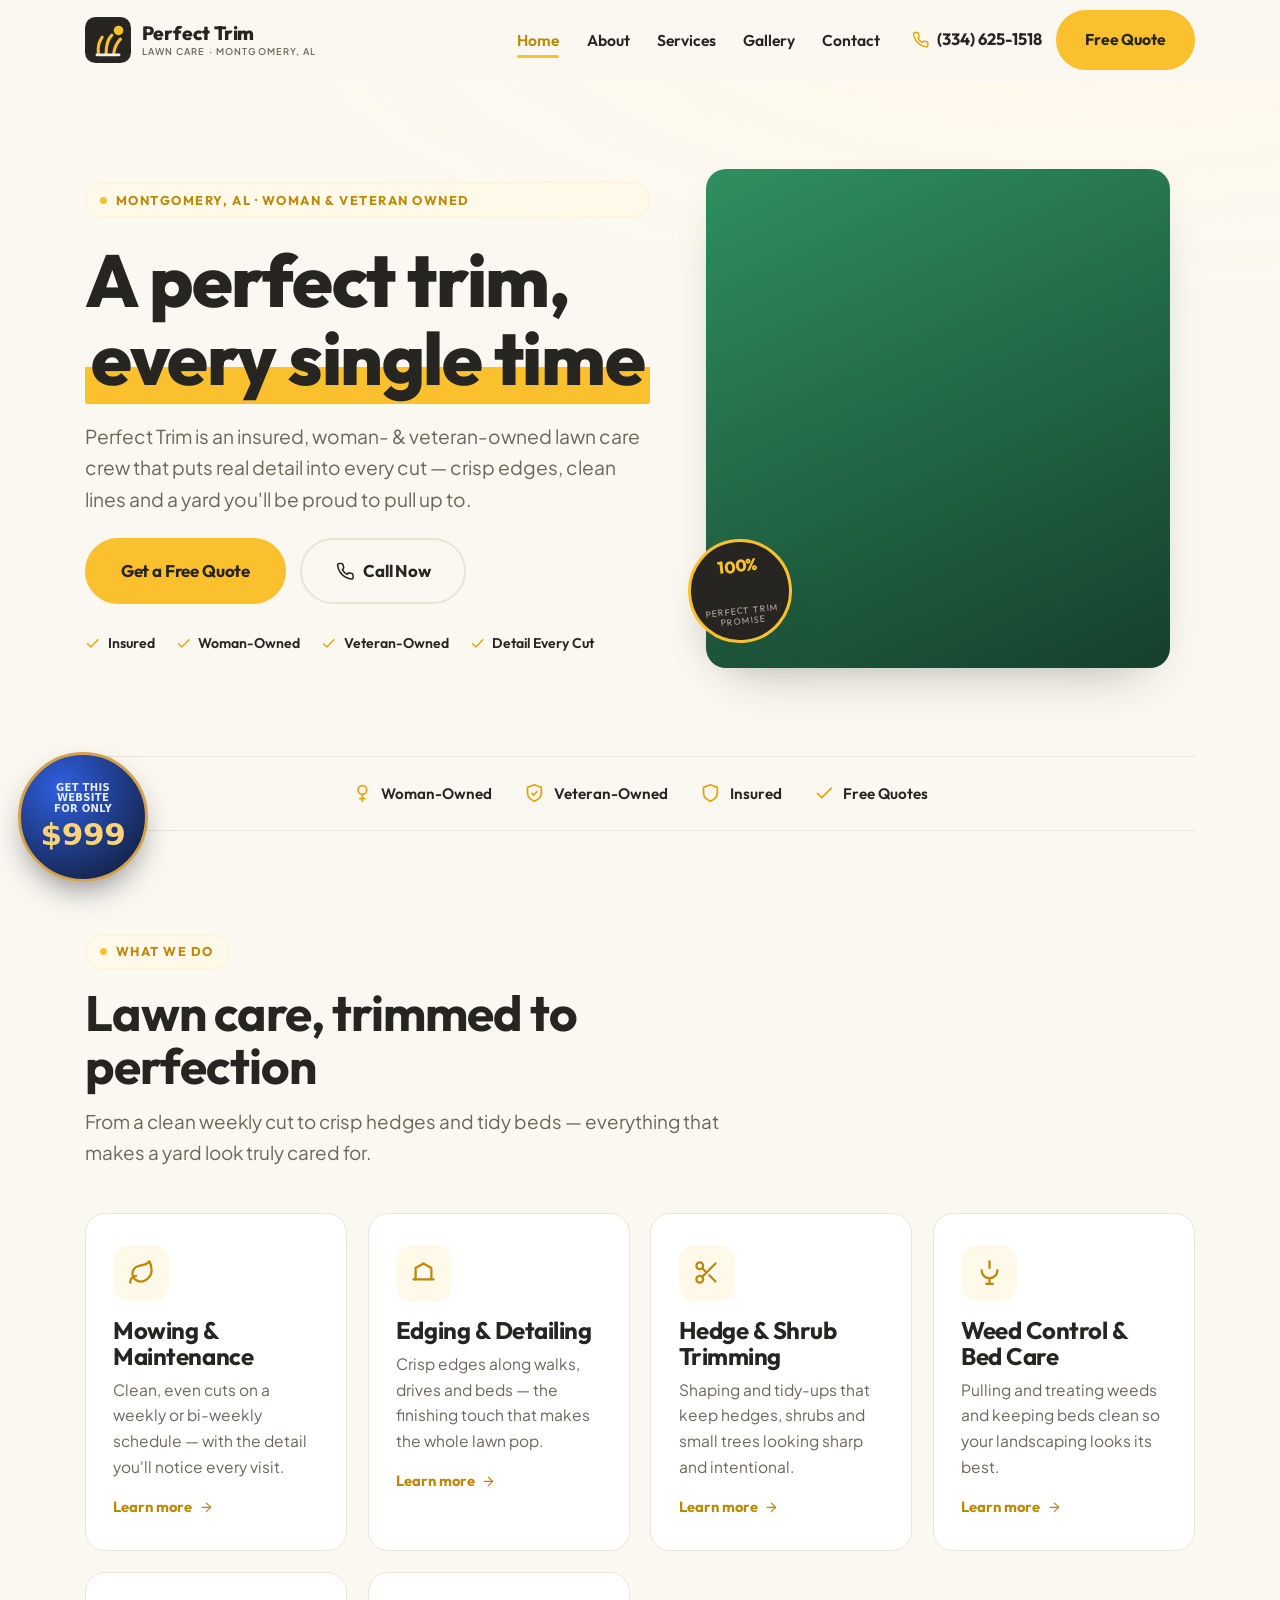
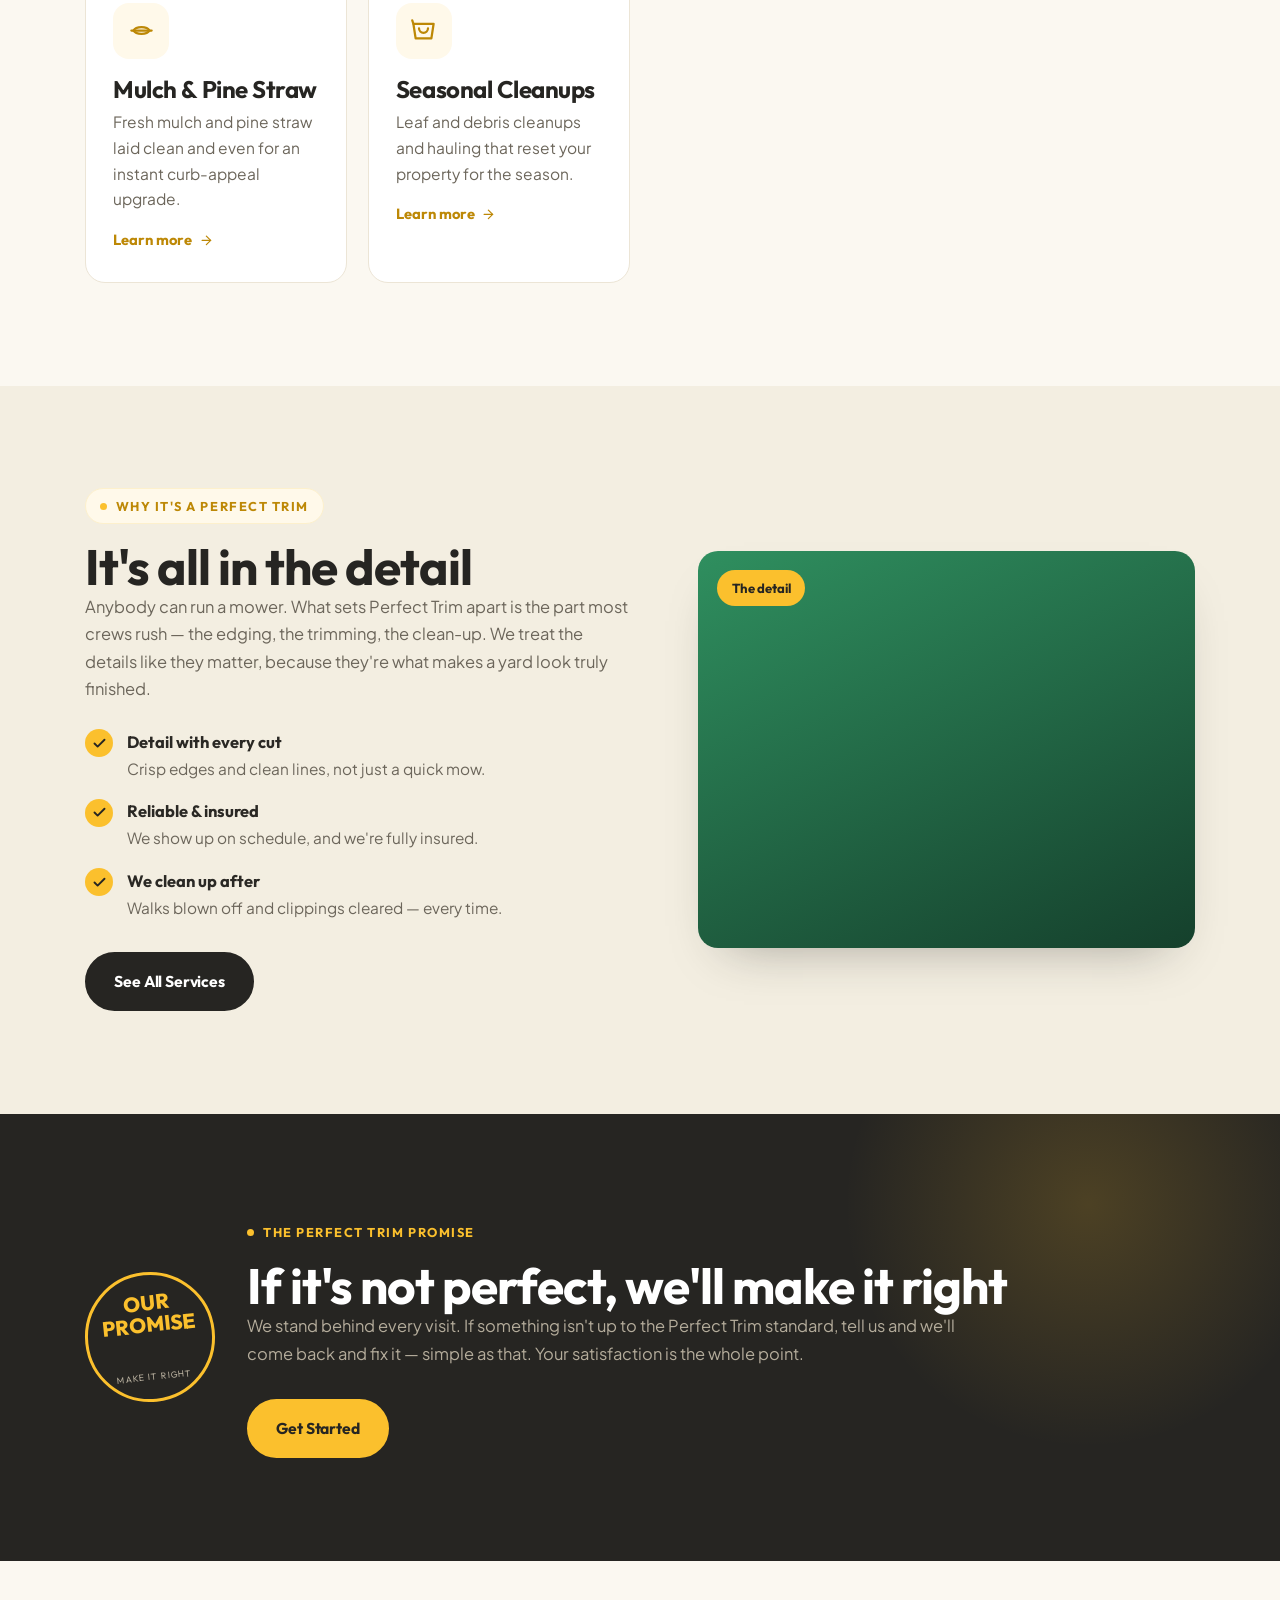
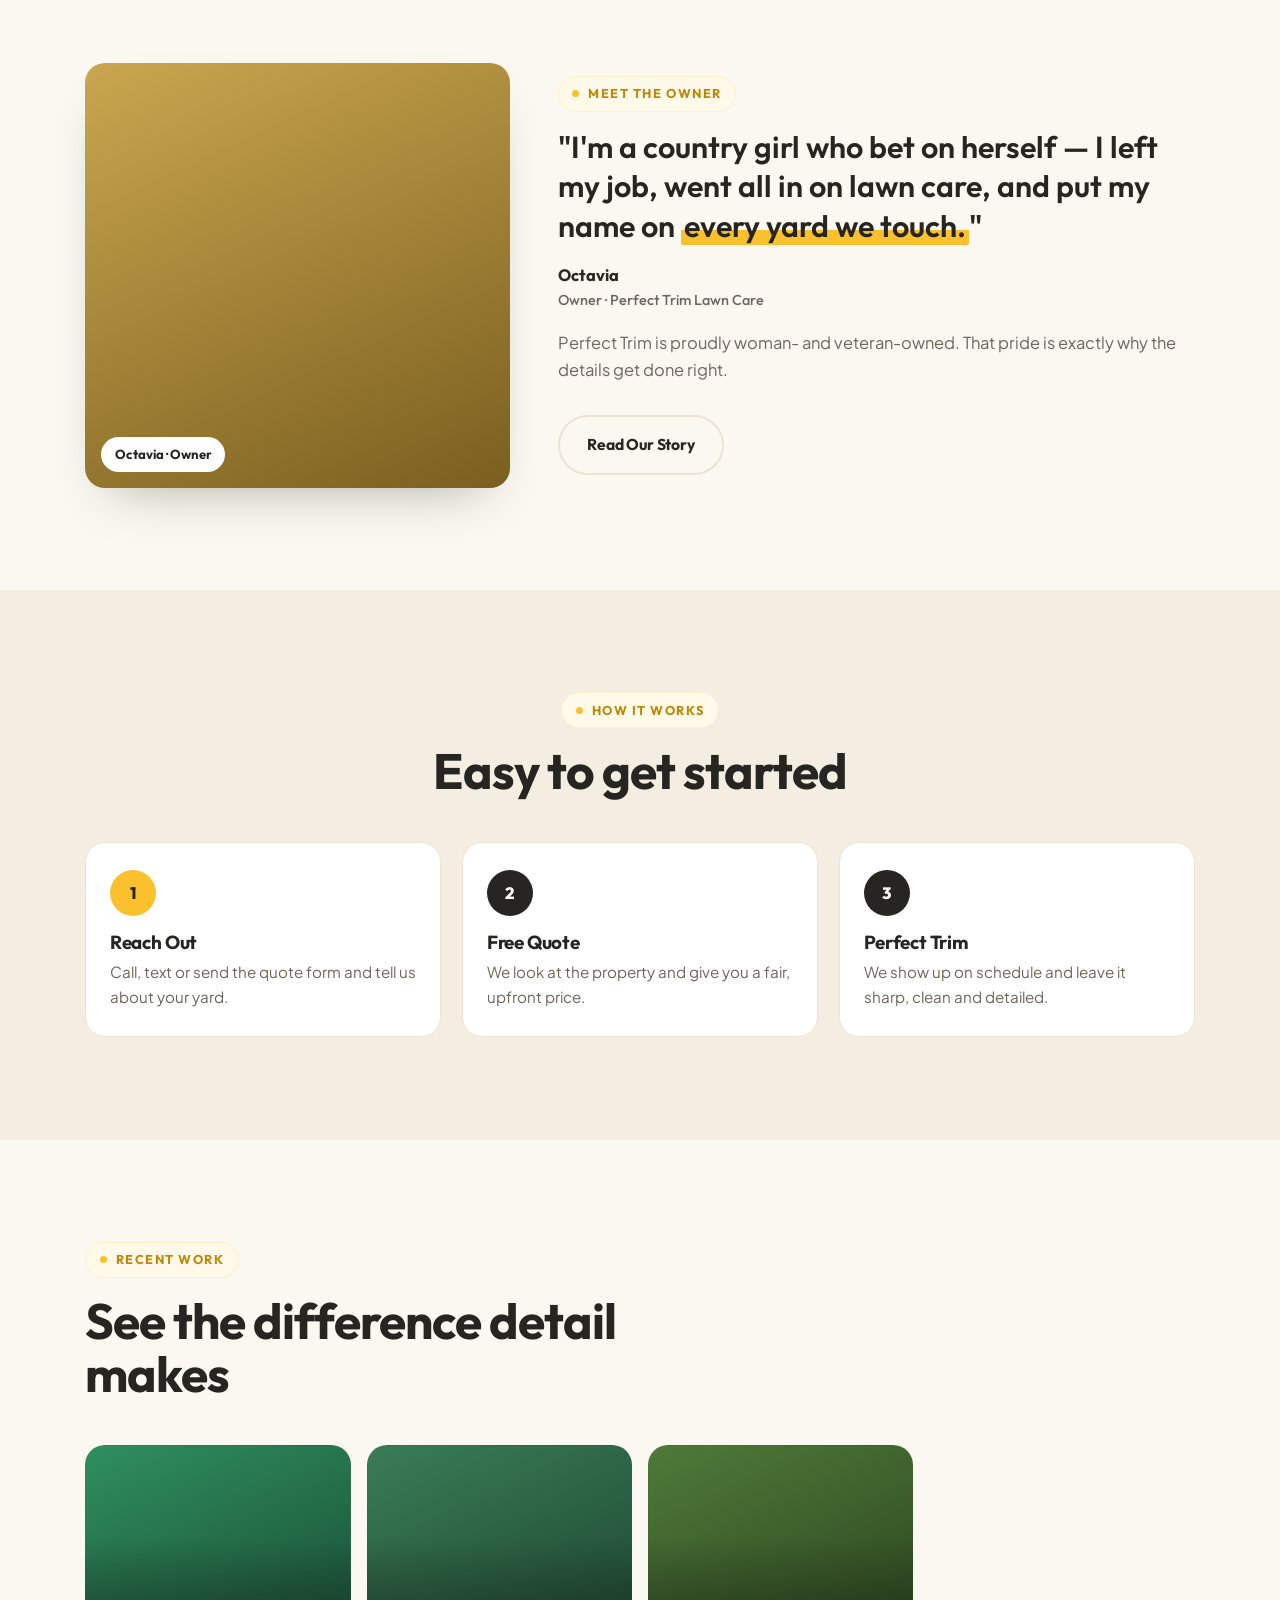
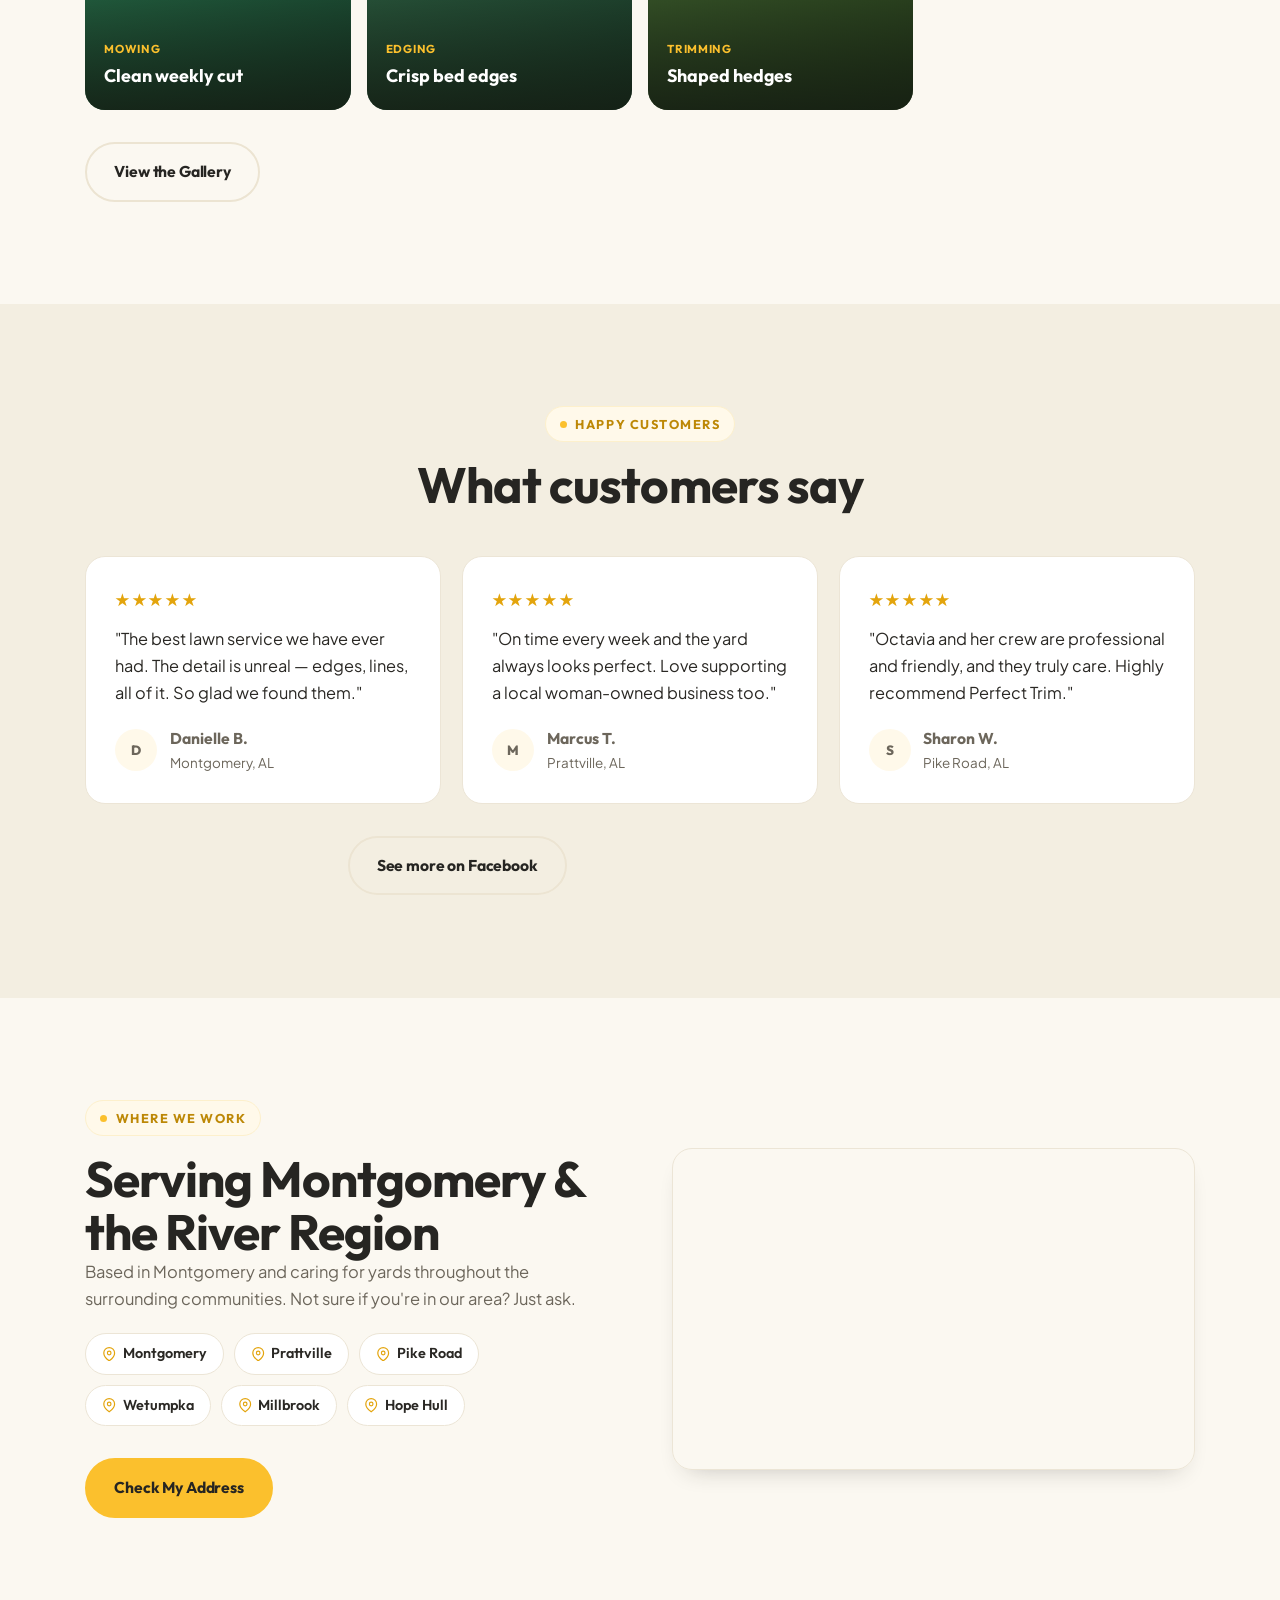
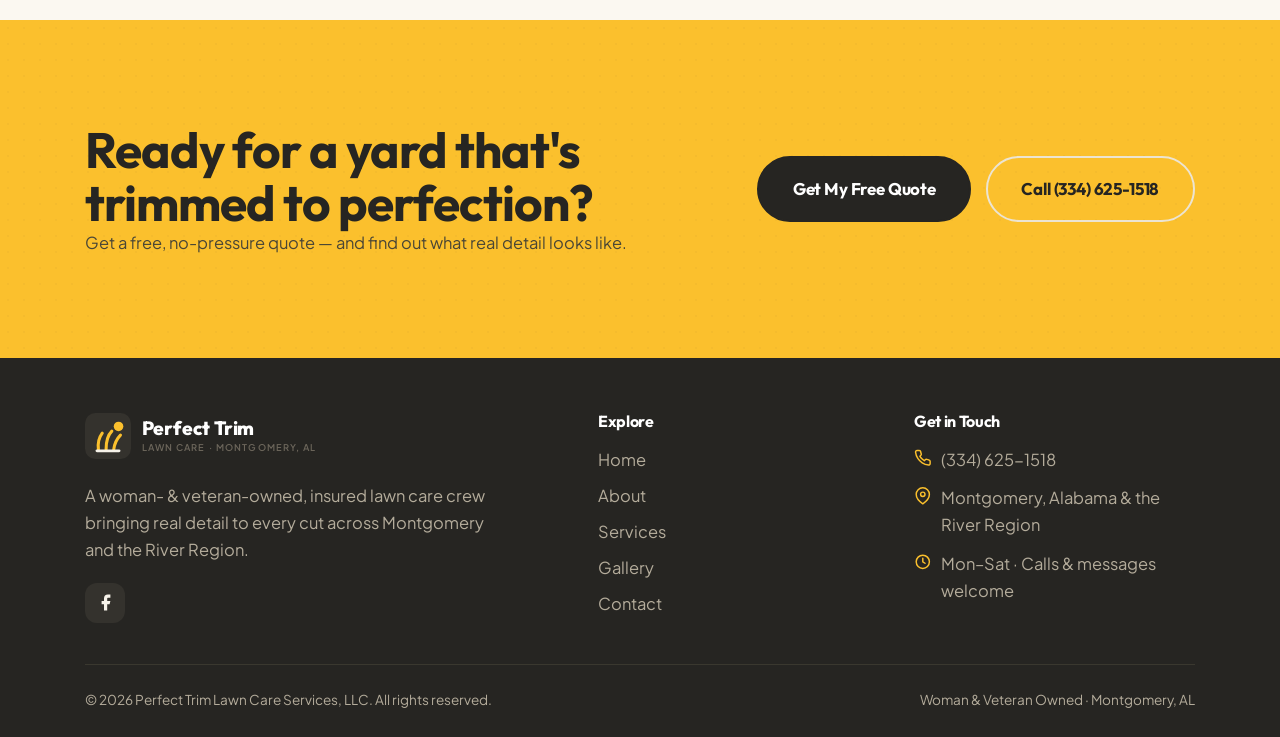
==== commit e2947e94: "Add floating $999 Aurora upsell button (links to wizard) Co-Authored-By: Claude Opus 4.8 <noreply@an" ====
--- a/index.html
+++ b/index.html
@@ -367,5 +367,20 @@
   </nav>
 
   <script src="js/main.js" defer></script>
+
+  <!-- aurora-cta : agency upsell button -->
+  <a class="aurora-cta" href="https://auroraadv.co/?tab=wizard" target="_blank" rel="noopener" aria-label="Get this website for only $999 — built by Aurora">
+    <span class="aurora-cta__top">Get this website<br>for only</span>
+    <span class="aurora-cta__price">$999</span>
+  </a>
+  <style>
+  .aurora-cta{position:fixed;left:18px;bottom:18px;z-index:58;width:130px;height:130px;border-radius:50%;display:flex;flex-direction:column;align-items:center;justify-content:center;text-align:center;gap:3px;padding:8px;background:radial-gradient(circle at 32% 26%,#2f5fe0,#0f172a);color:#fff;text-decoration:none;border:3px solid #d4a24c;box-shadow:0 14px 32px -10px rgba(15,23,42,.55);font-family:system-ui,-apple-system,"Segoe UI",Roboto,sans-serif;line-height:1.08;transition:transform .2s ease,box-shadow .2s ease;}
+  .aurora-cta:hover{transform:translateY(-3px) scale(1.05);box-shadow:0 20px 40px -10px rgba(15,23,42,.6);}
+  .aurora-cta:focus-visible{outline:3px solid #d4a24c;outline-offset:3px;}
+  .aurora-cta__top{font-size:10px;font-weight:700;letter-spacing:.03em;text-transform:uppercase;color:#e8edf7;}
+  .aurora-cta__price{font-size:31px;font-weight:800;color:#ffd479;letter-spacing:-.01em;}
+  @media (max-width:760px){.aurora-cta{width:106px;height:106px;left:12px;bottom:68px;border-width:2px;}.aurora-cta__top{font-size:8.5px;}.aurora-cta__price{font-size:25px;}}
+  @media (prefers-reduced-motion:reduce){.aurora-cta{transition:none;}}
+  </style>
 </body>
 </html>
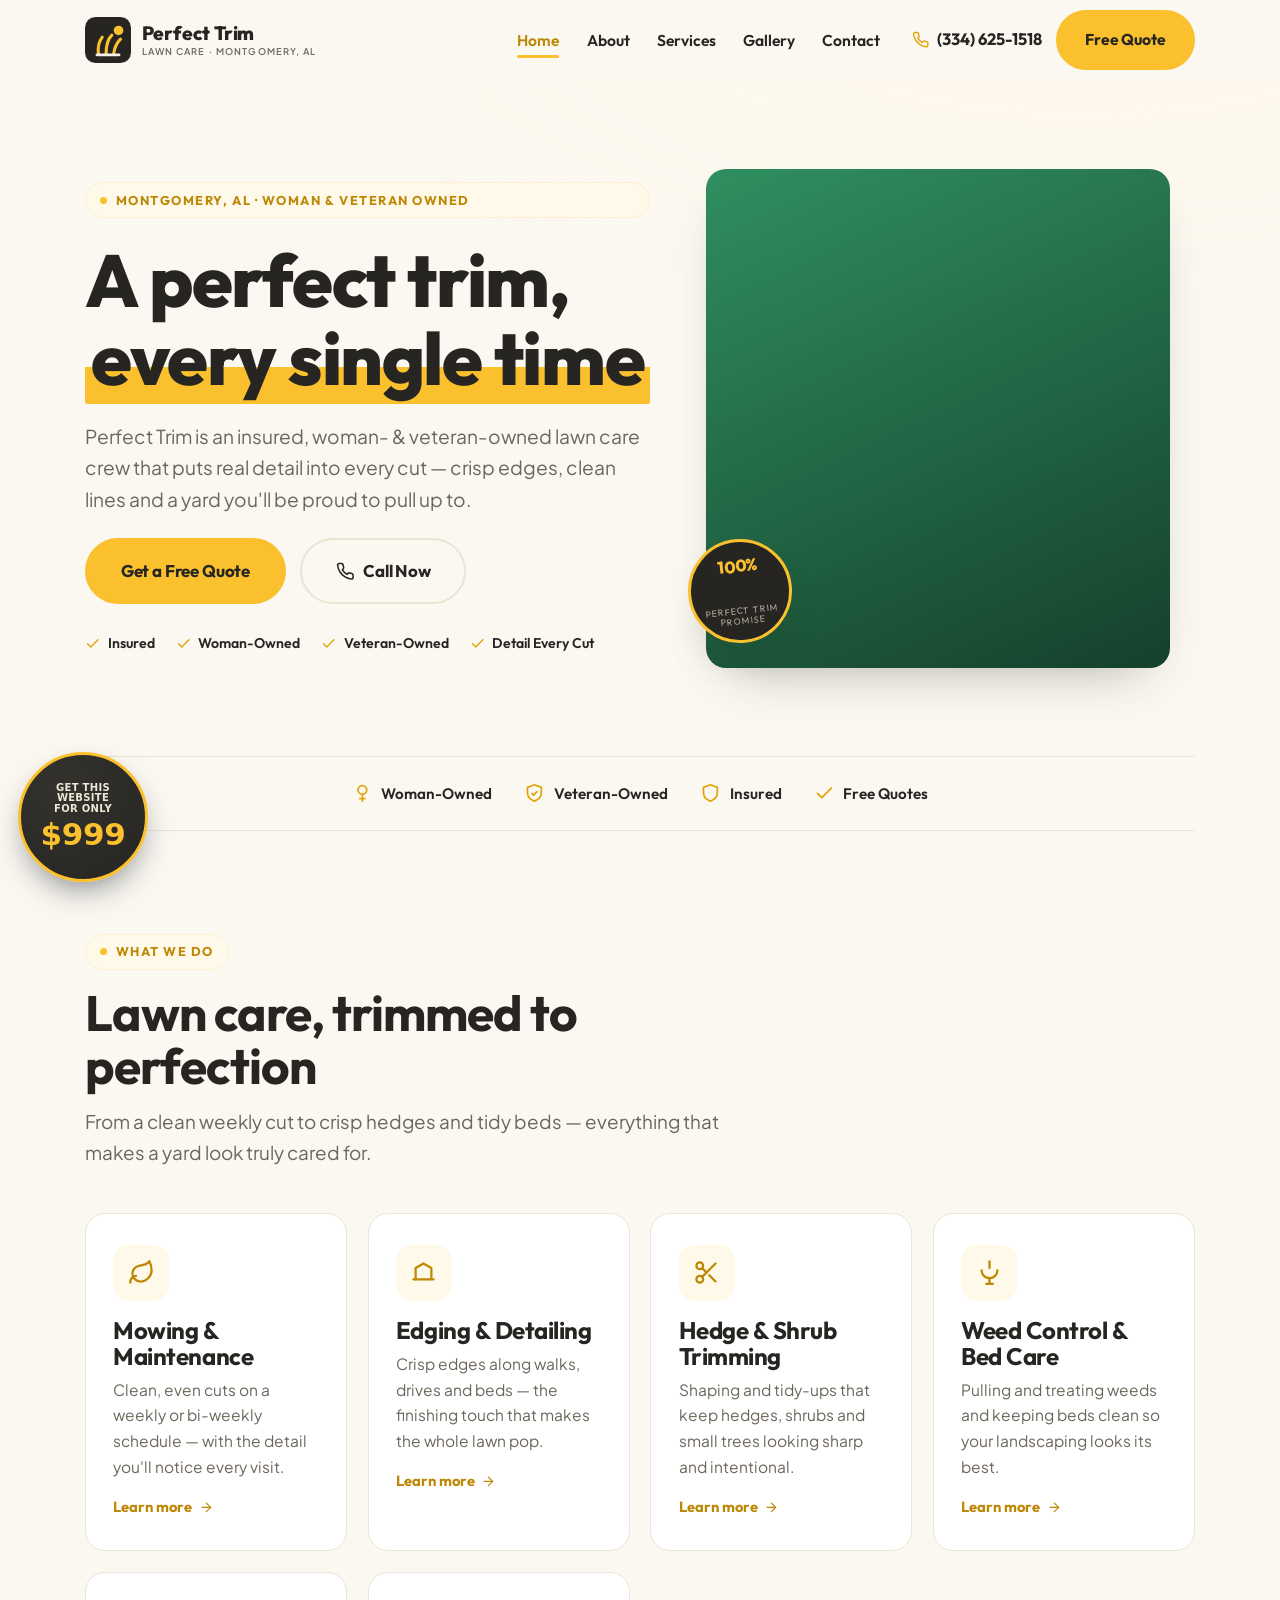
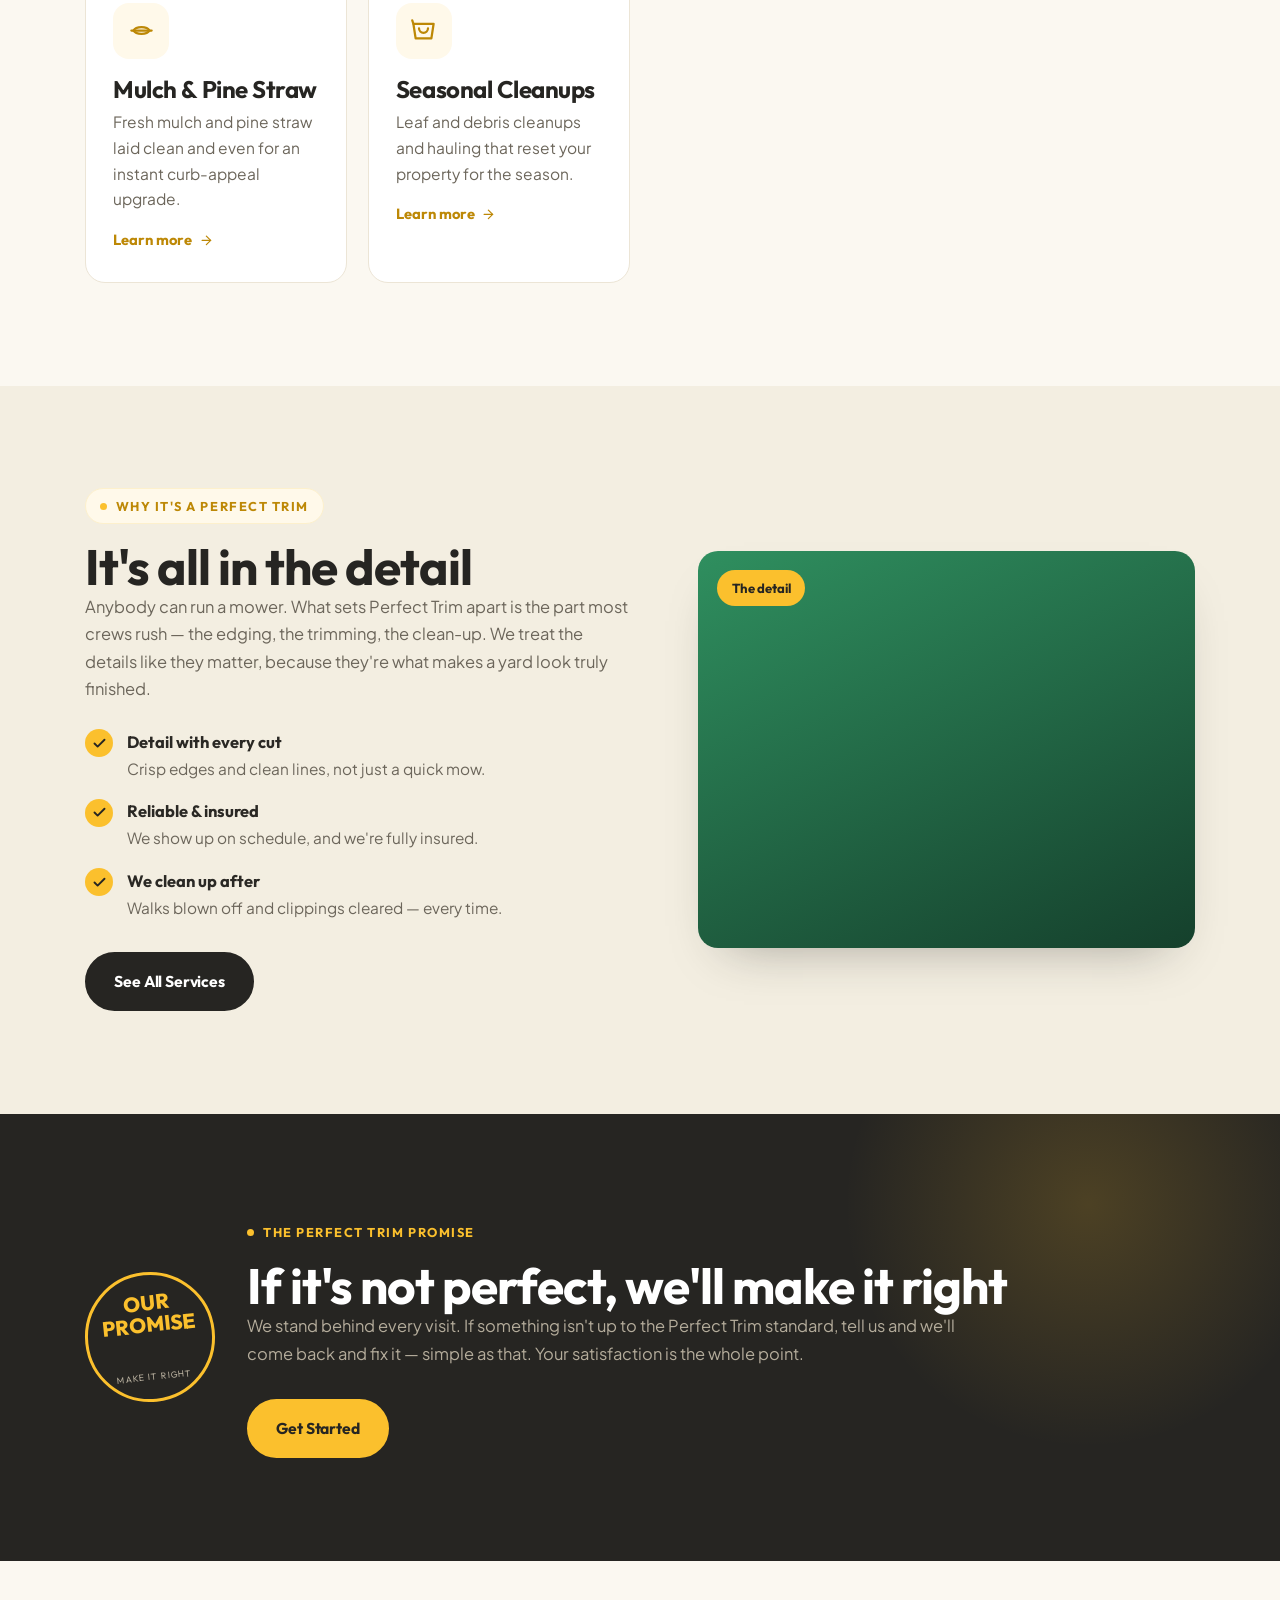
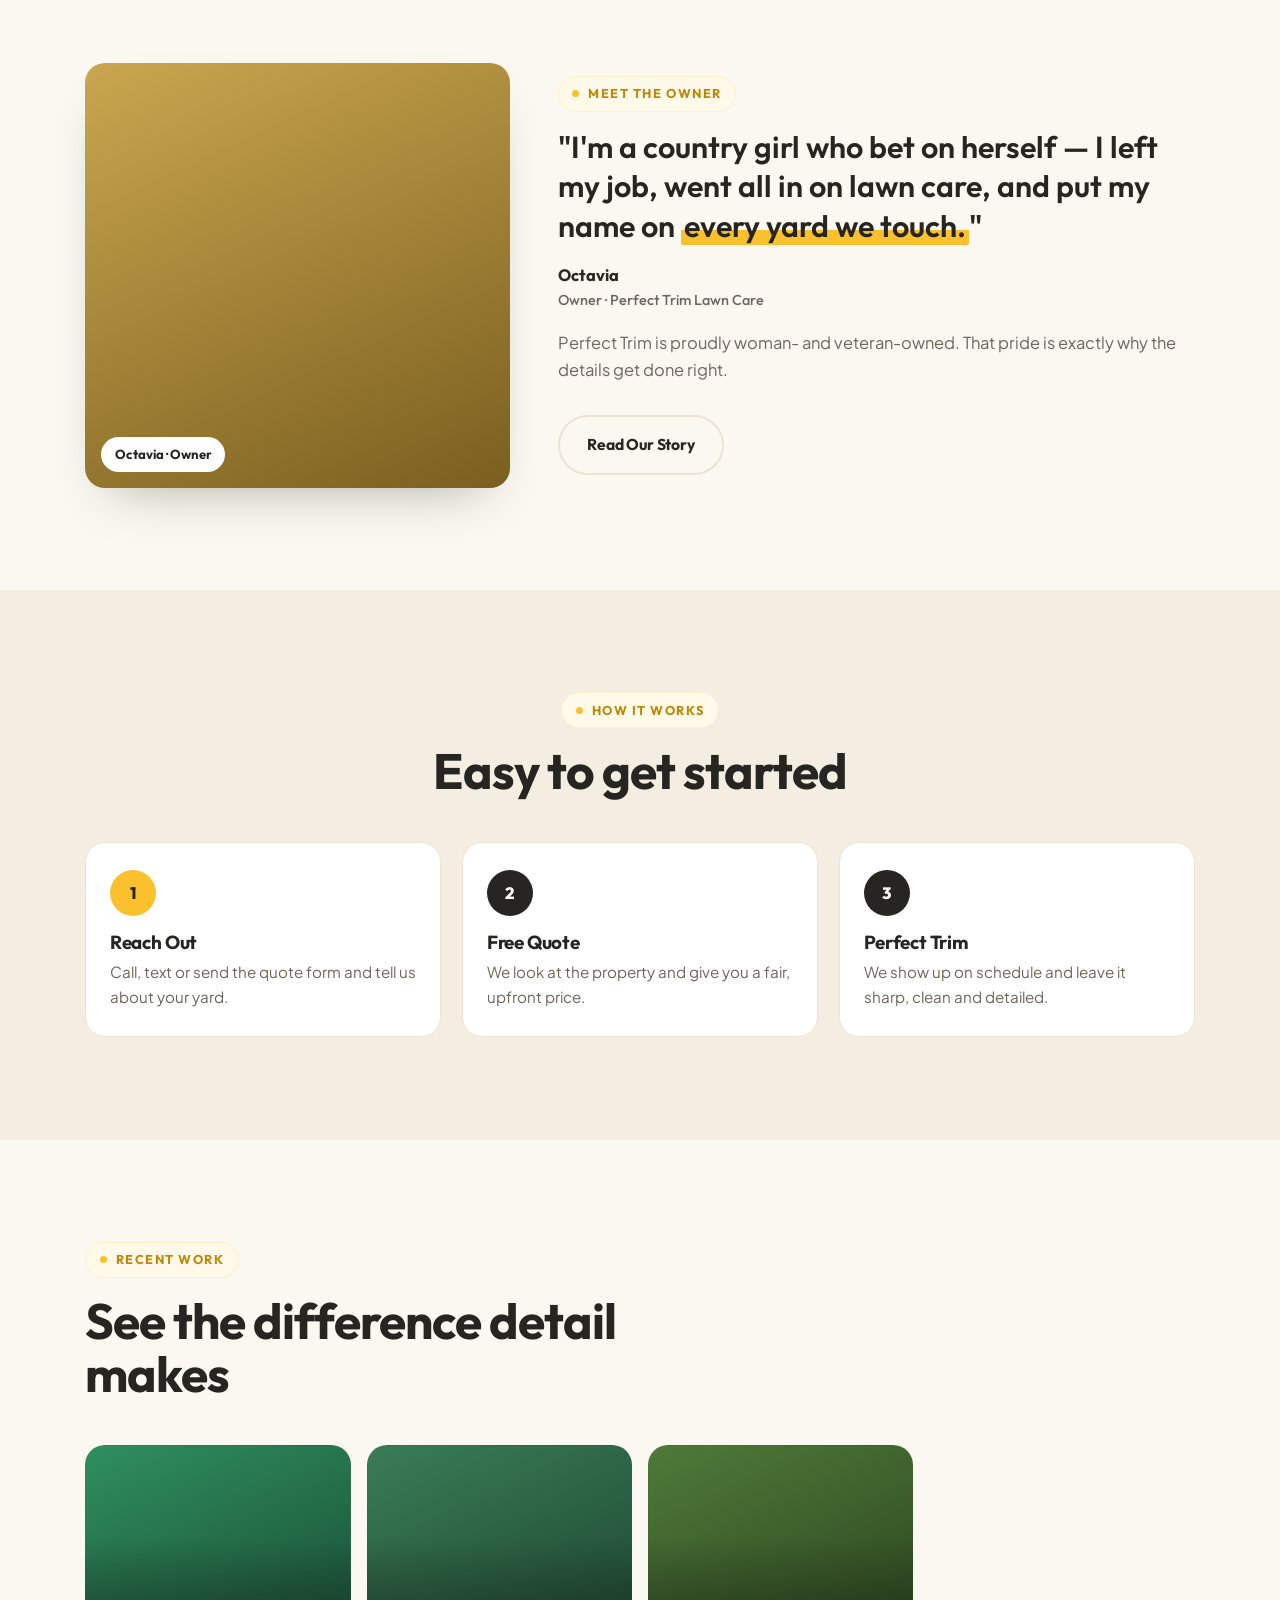
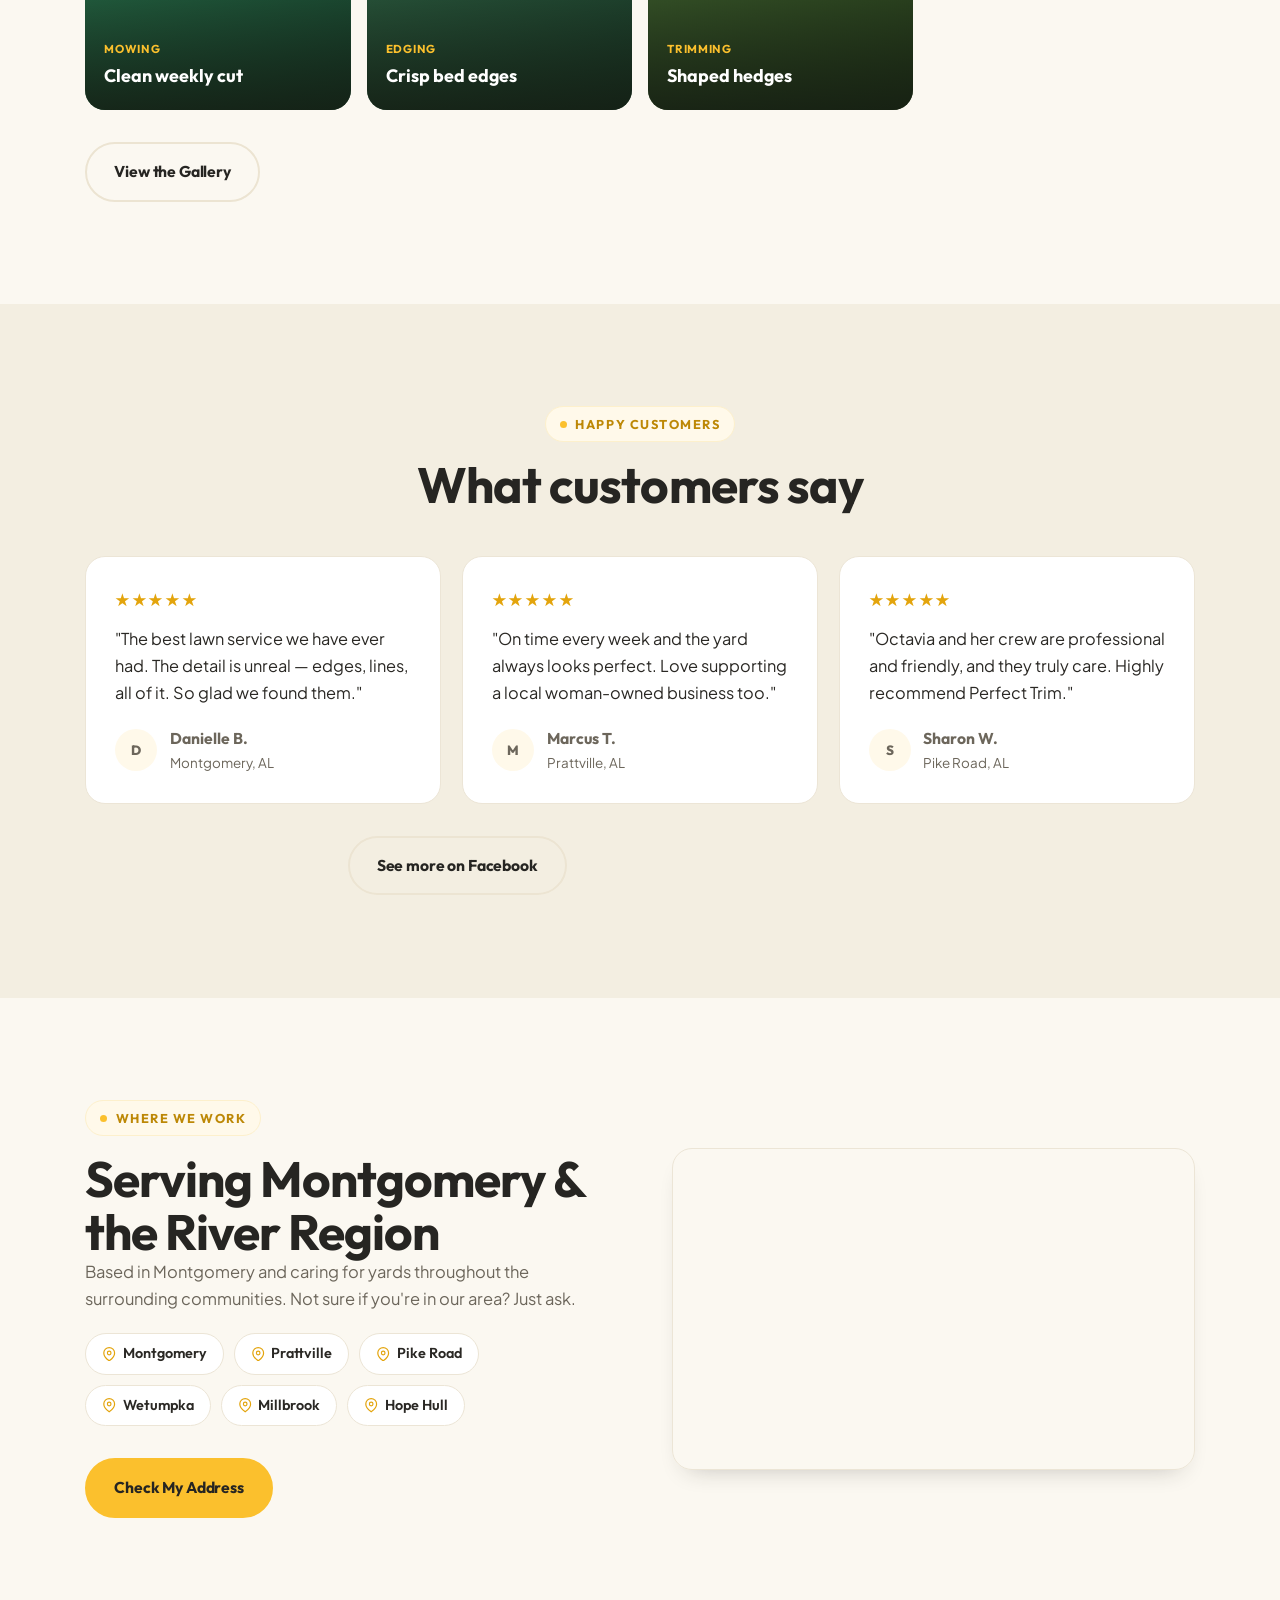
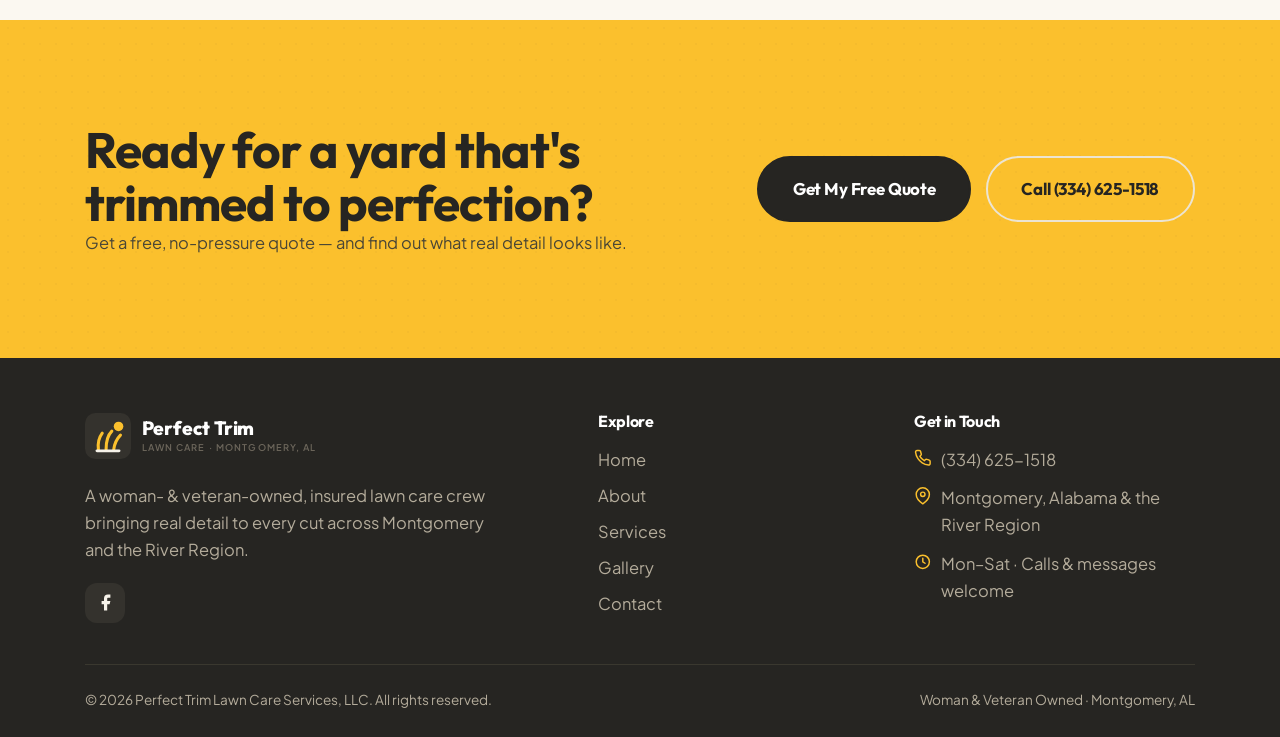
==== commit 5fbdc91d: "Recolor $999 badge to match site palette Co-Authored-By: Claude Opus 4.8 <noreply@anthropic.com>" ====
--- a/index.html
+++ b/index.html
@@ -374,11 +374,11 @@
     <span class="aurora-cta__price">$999</span>
   </a>
   <style>
-  .aurora-cta{position:fixed;left:18px;bottom:18px;z-index:58;width:130px;height:130px;border-radius:50%;display:flex;flex-direction:column;align-items:center;justify-content:center;text-align:center;gap:3px;padding:8px;background:radial-gradient(circle at 32% 26%,#2f5fe0,#0f172a);color:#fff;text-decoration:none;border:3px solid #d4a24c;box-shadow:0 14px 32px -10px rgba(15,23,42,.55);font-family:system-ui,-apple-system,"Segoe UI",Roboto,sans-serif;line-height:1.08;transition:transform .2s ease,box-shadow .2s ease;}
+  .aurora-cta{position:fixed;left:18px;bottom:18px;z-index:58;width:130px;height:130px;border-radius:50%;display:flex;flex-direction:column;align-items:center;justify-content:center;text-align:center;gap:3px;padding:8px;background:radial-gradient(circle at 32% 26%,#34322d,#262522);color:#fff;text-decoration:none;border:3px solid #fbc02d;box-shadow:0 14px 32px -10px rgba(15,23,42,.55);font-family:system-ui,-apple-system,"Segoe UI",Roboto,sans-serif;line-height:1.08;transition:transform .2s ease,box-shadow .2s ease;}
   .aurora-cta:hover{transform:translateY(-3px) scale(1.05);box-shadow:0 20px 40px -10px rgba(15,23,42,.6);}
-  .aurora-cta:focus-visible{outline:3px solid #d4a24c;outline-offset:3px;}
-  .aurora-cta__top{font-size:10px;font-weight:700;letter-spacing:.03em;text-transform:uppercase;color:#e8edf7;}
-  .aurora-cta__price{font-size:31px;font-weight:800;color:#ffd479;letter-spacing:-.01em;}
+  .aurora-cta:focus-visible{outline:3px solid #fbc02d;outline-offset:3px;}
+  .aurora-cta__top{font-size:10px;font-weight:700;letter-spacing:.03em;text-transform:uppercase;color:#efe7d6;}
+  .aurora-cta__price{font-size:31px;font-weight:800;color:#fbc02d;letter-spacing:-.01em;}
   @media (max-width:760px){.aurora-cta{width:106px;height:106px;left:12px;bottom:68px;border-width:2px;}.aurora-cta__top{font-size:8.5px;}.aurora-cta__price{font-size:25px;}}
   @media (prefers-reduced-motion:reduce){.aurora-cta{transition:none;}}
   </style>
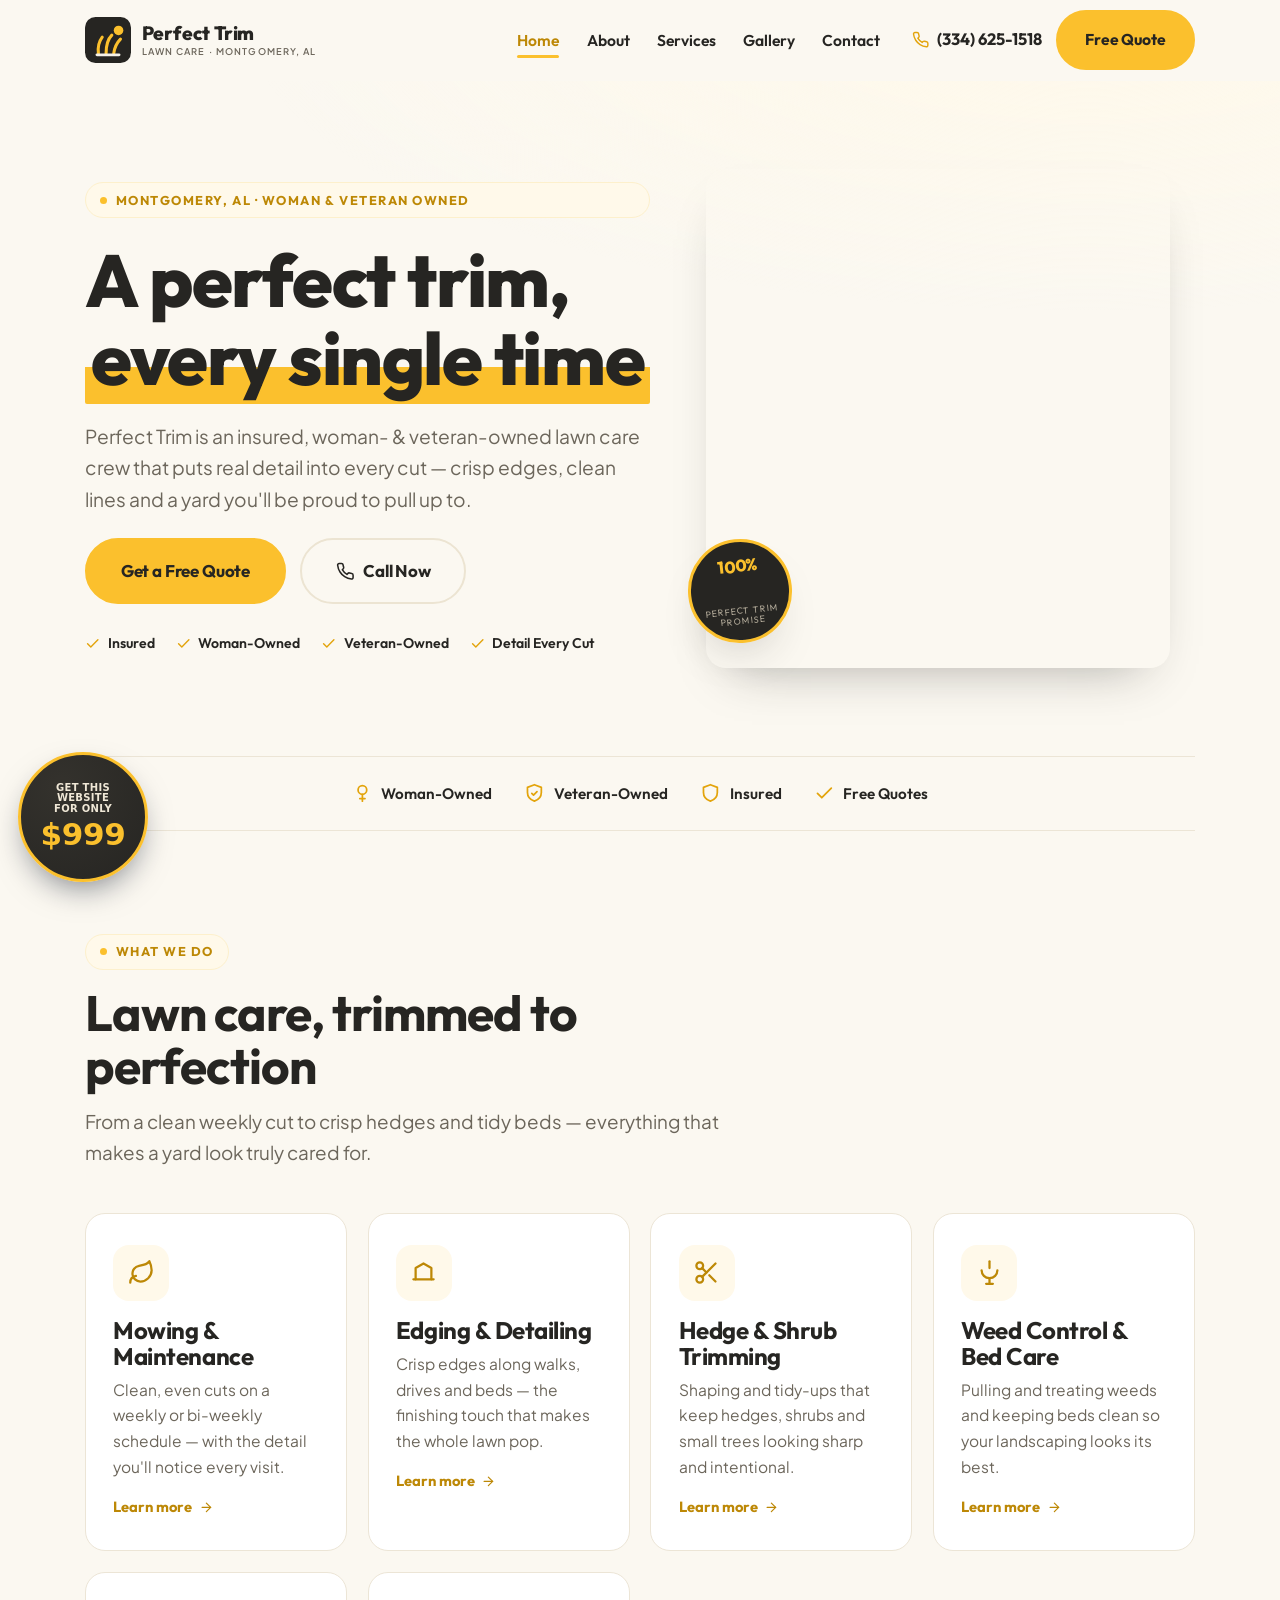
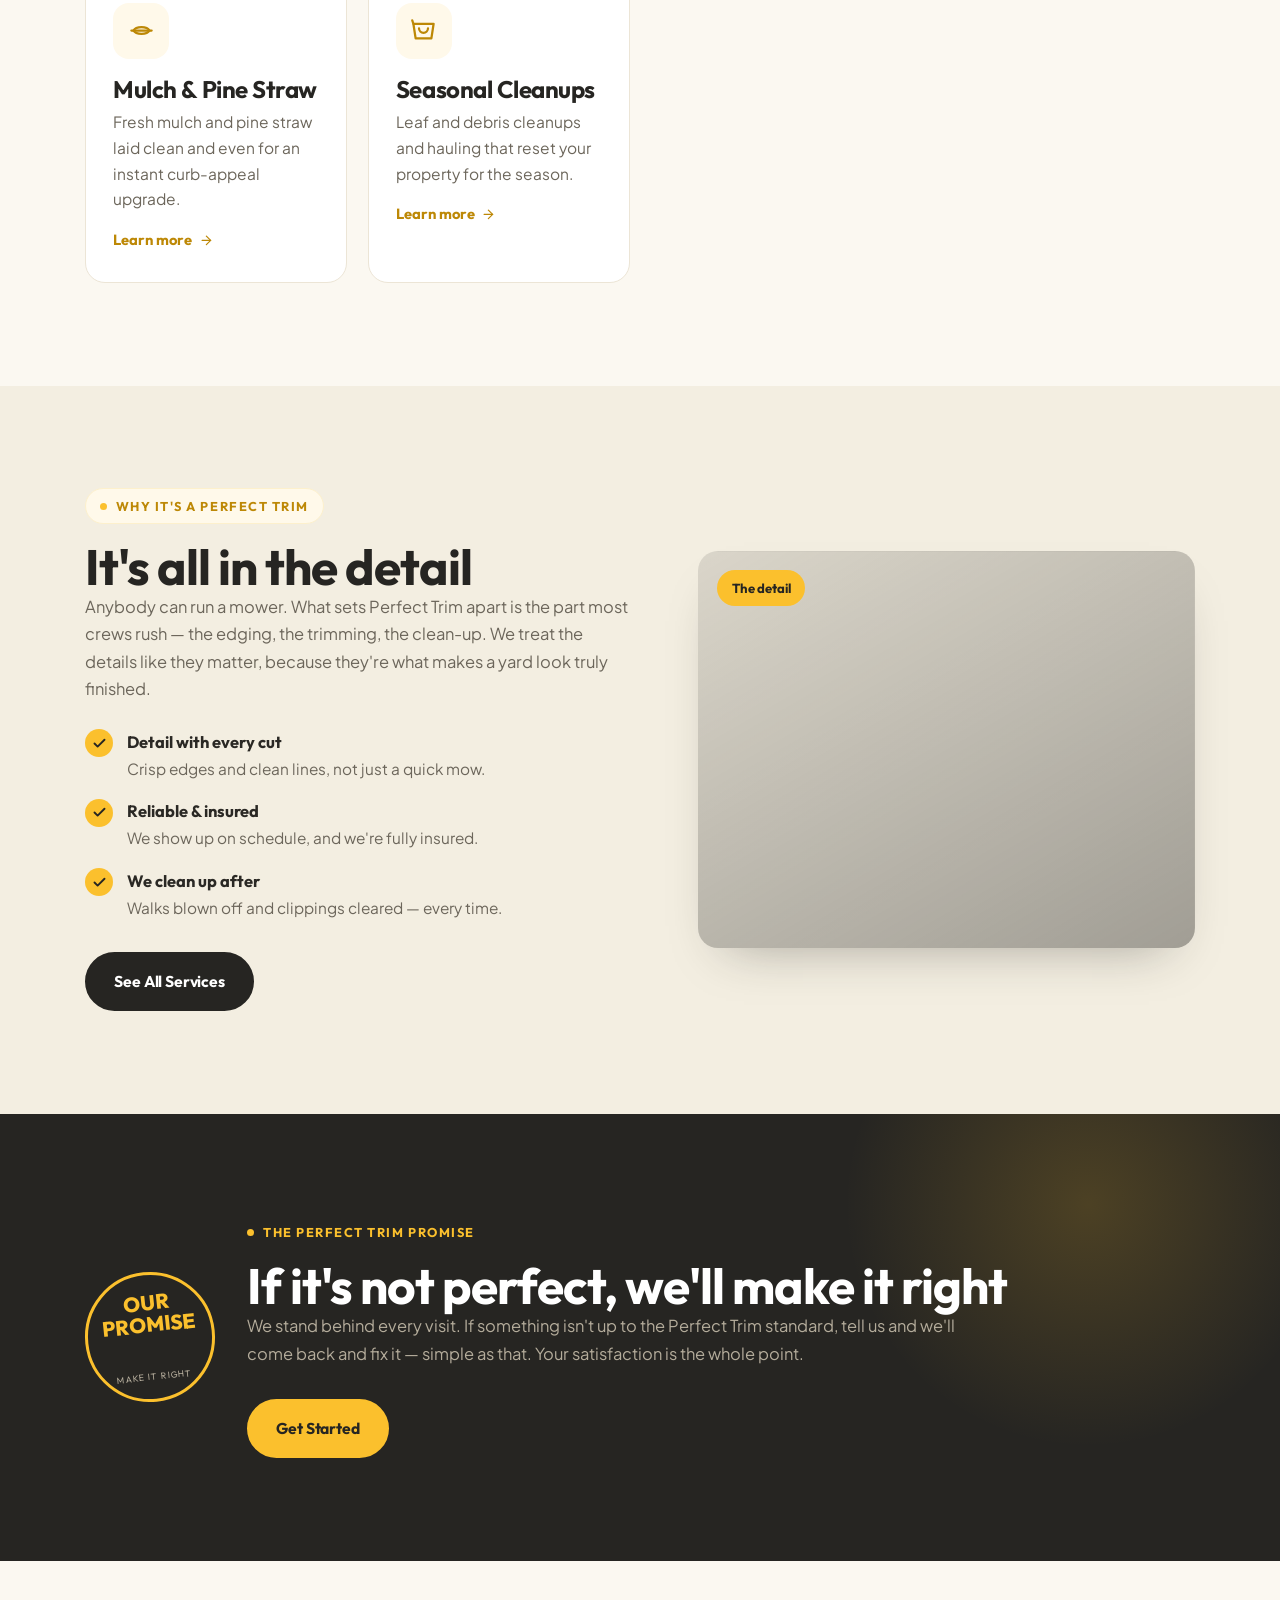
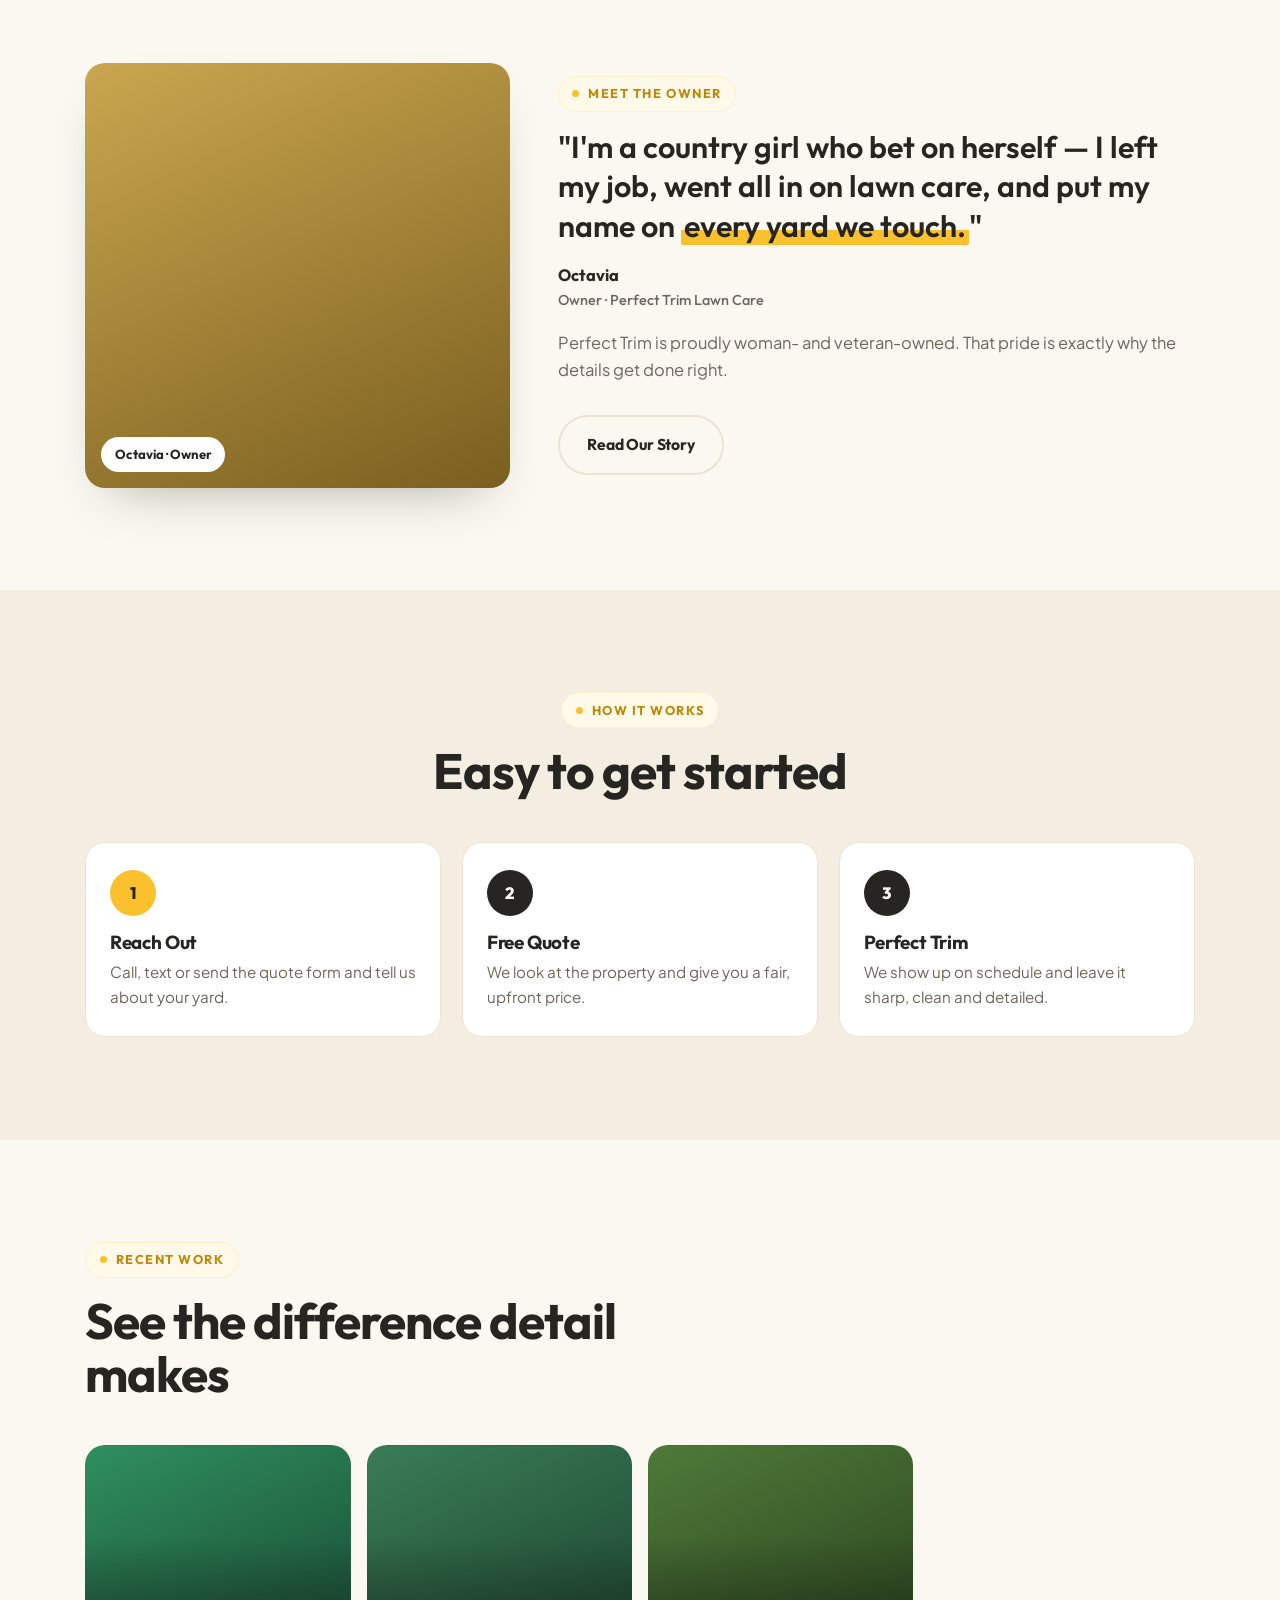
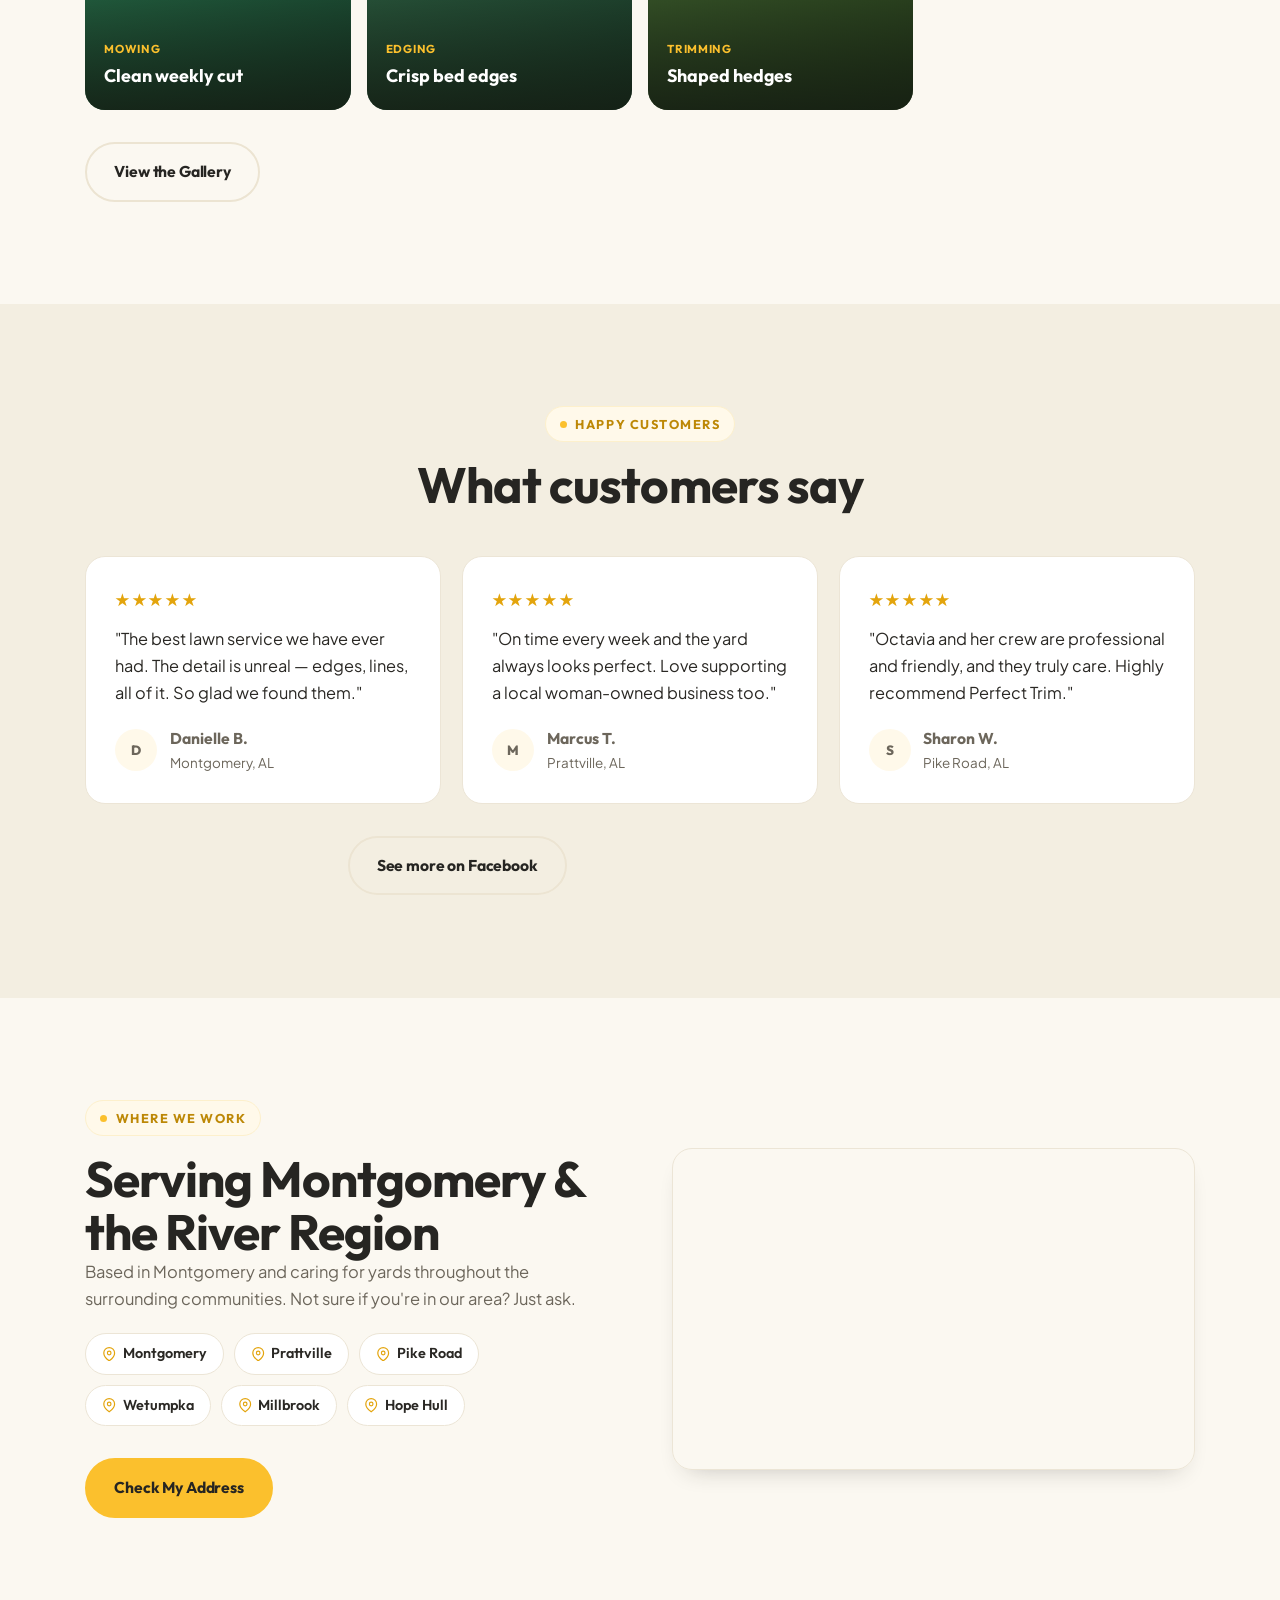
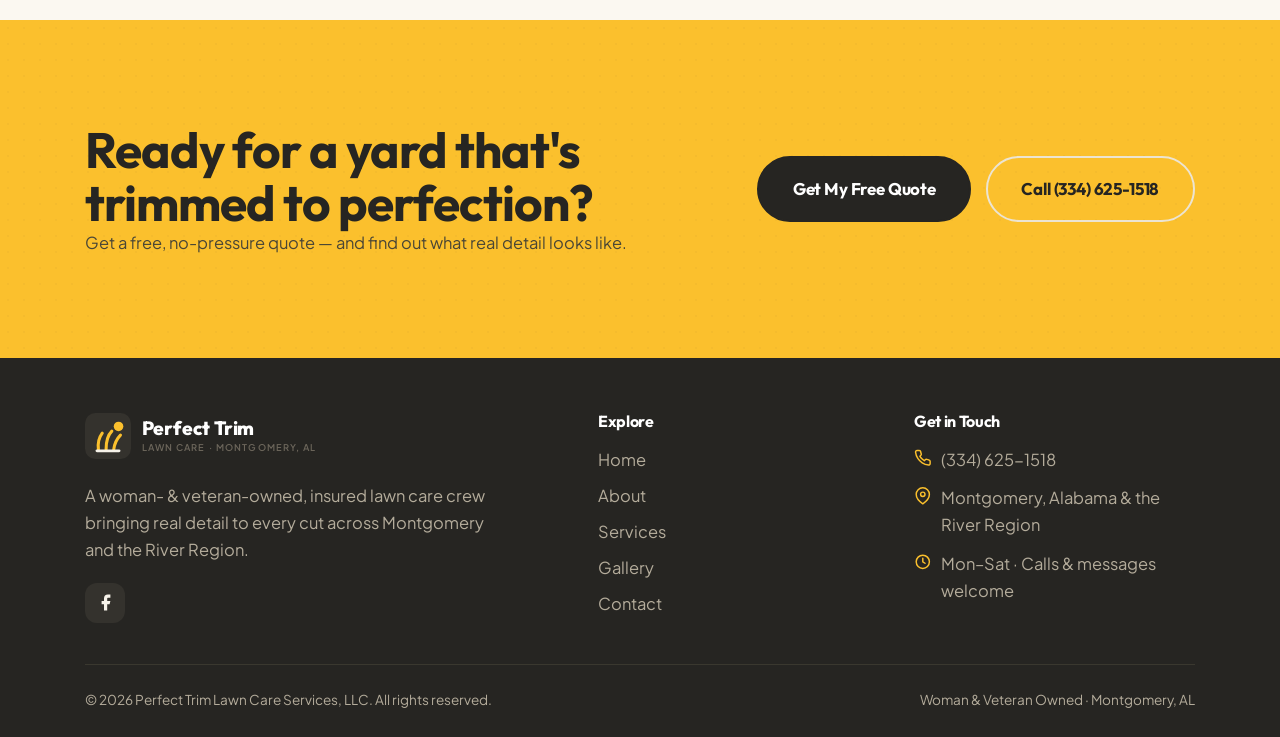
==== commit 260f7358: "Add real lawn photography (hero, gallery by category, services, before/after) Co-Authored-By: Claude" ====
--- a/index.html
+++ b/index.html
@@ -174,7 +174,7 @@
           </ul>
           <a href="services.html" class="btn btn--dark mt-2">See All Services</a>
         </div>
-        <div class="feature__media reveal" data-delay="1">
+        <div class="feature__media reveal" data-delay="1" style="background-image:linear-gradient(150deg,rgba(38,37,34,.12),rgba(38,37,34,.40)),url('https://images.unsplash.com/photo-1549448046-b89e7214060d?w=1200&q=70&auto=format&fit=crop');background-size:cover;background-position:center">
           <!-- Replace background with a real edging / detail photo -->
           <span class="pill">The detail</span>
         </div>
--- a/css/style.css
+++ b/css/style.css
@@ -406,3 +406,13 @@
 .sr-only { position: absolute; width: 1px; height: 1px; padding: 0; margin: -1px; overflow: hidden; clip: rect(0,0,0,0); white-space: nowrap; border: 0; }
 .skip-link { position: absolute; left: .5rem; top: -3.5rem; background: var(--sun); color: var(--ink); padding: .6rem 1rem; border-radius: var(--pill); z-index: 100; font-family: var(--ff-display); font-weight: 700; transition: top .2s; }
 .skip-link:focus { top: .5rem; }
+
+/* ===== Real photography (Aurora) ===== */
+.hero__img{background-image:url('https://images.unsplash.com/photo-1628340981113-fe1949fe5cc0?w=1200&q=70&auto=format&fit=crop');background-size:cover;background-position:center;}
+.tile[data-cat="mowing"]{background-image:url('https://images.unsplash.com/photo-1458245201577-fc8a130b8829?w=1200&q=70&auto=format&fit=crop');background-size:cover;background-position:center;}
+.tile[data-cat="edging"]{background-image:url('https://images.unsplash.com/photo-1549448046-b89e7214060d?w=1200&q=70&auto=format&fit=crop');background-size:cover;background-position:center;}
+.tile[data-cat="trimming"]{background-image:url('https://images.unsplash.com/photo-1599151893427-e09096e38d6d?w=1200&q=70&auto=format&fit=crop');background-size:cover;background-position:center;}
+.tile[data-cat="beds"]{background-image:url('https://images.unsplash.com/photo-1628482283044-e5cc2f238de1?w=1200&q=70&auto=format&fit=crop');background-size:cover;background-position:center;}
+.tile[data-cat="cleanup"]{background-image:url('https://images.unsplash.com/photo-1601989874863-e67a5a734f56?w=1200&q=70&auto=format&fit=crop');background-size:cover;background-position:center;}
+.ba__before{background-image:linear-gradient(160deg,rgba(0,0,0,.20),transparent 55%),url('https://images.unsplash.com/photo-1595797623546-5a85a990ca6c?w=1200&q=70&auto=format&fit=crop');background-size:cover;background-position:center;}
+.ba__after{background-image:linear-gradient(160deg,rgba(0,0,0,.20),transparent 55%),url('https://images.unsplash.com/photo-1628340981113-fe1949fe5cc0?w=1200&q=70&auto=format&fit=crop');background-size:cover;background-position:center;}
